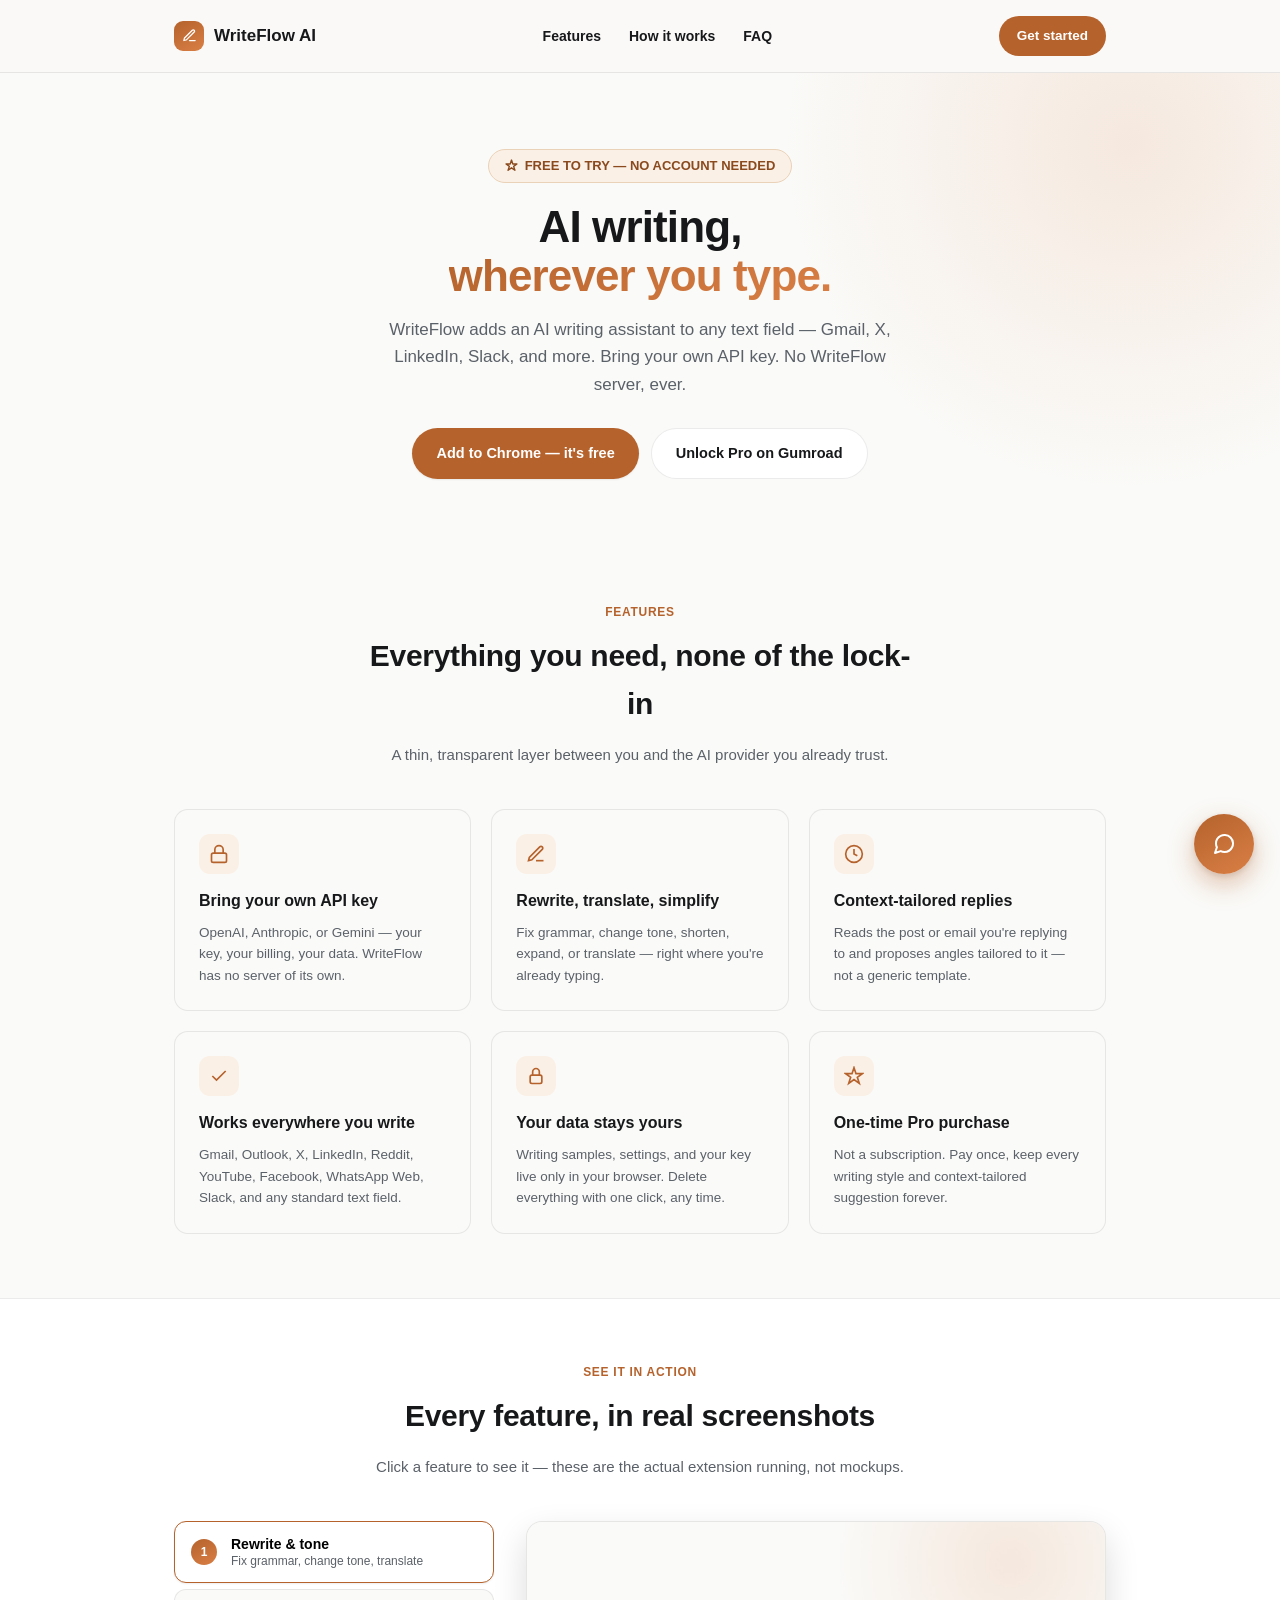
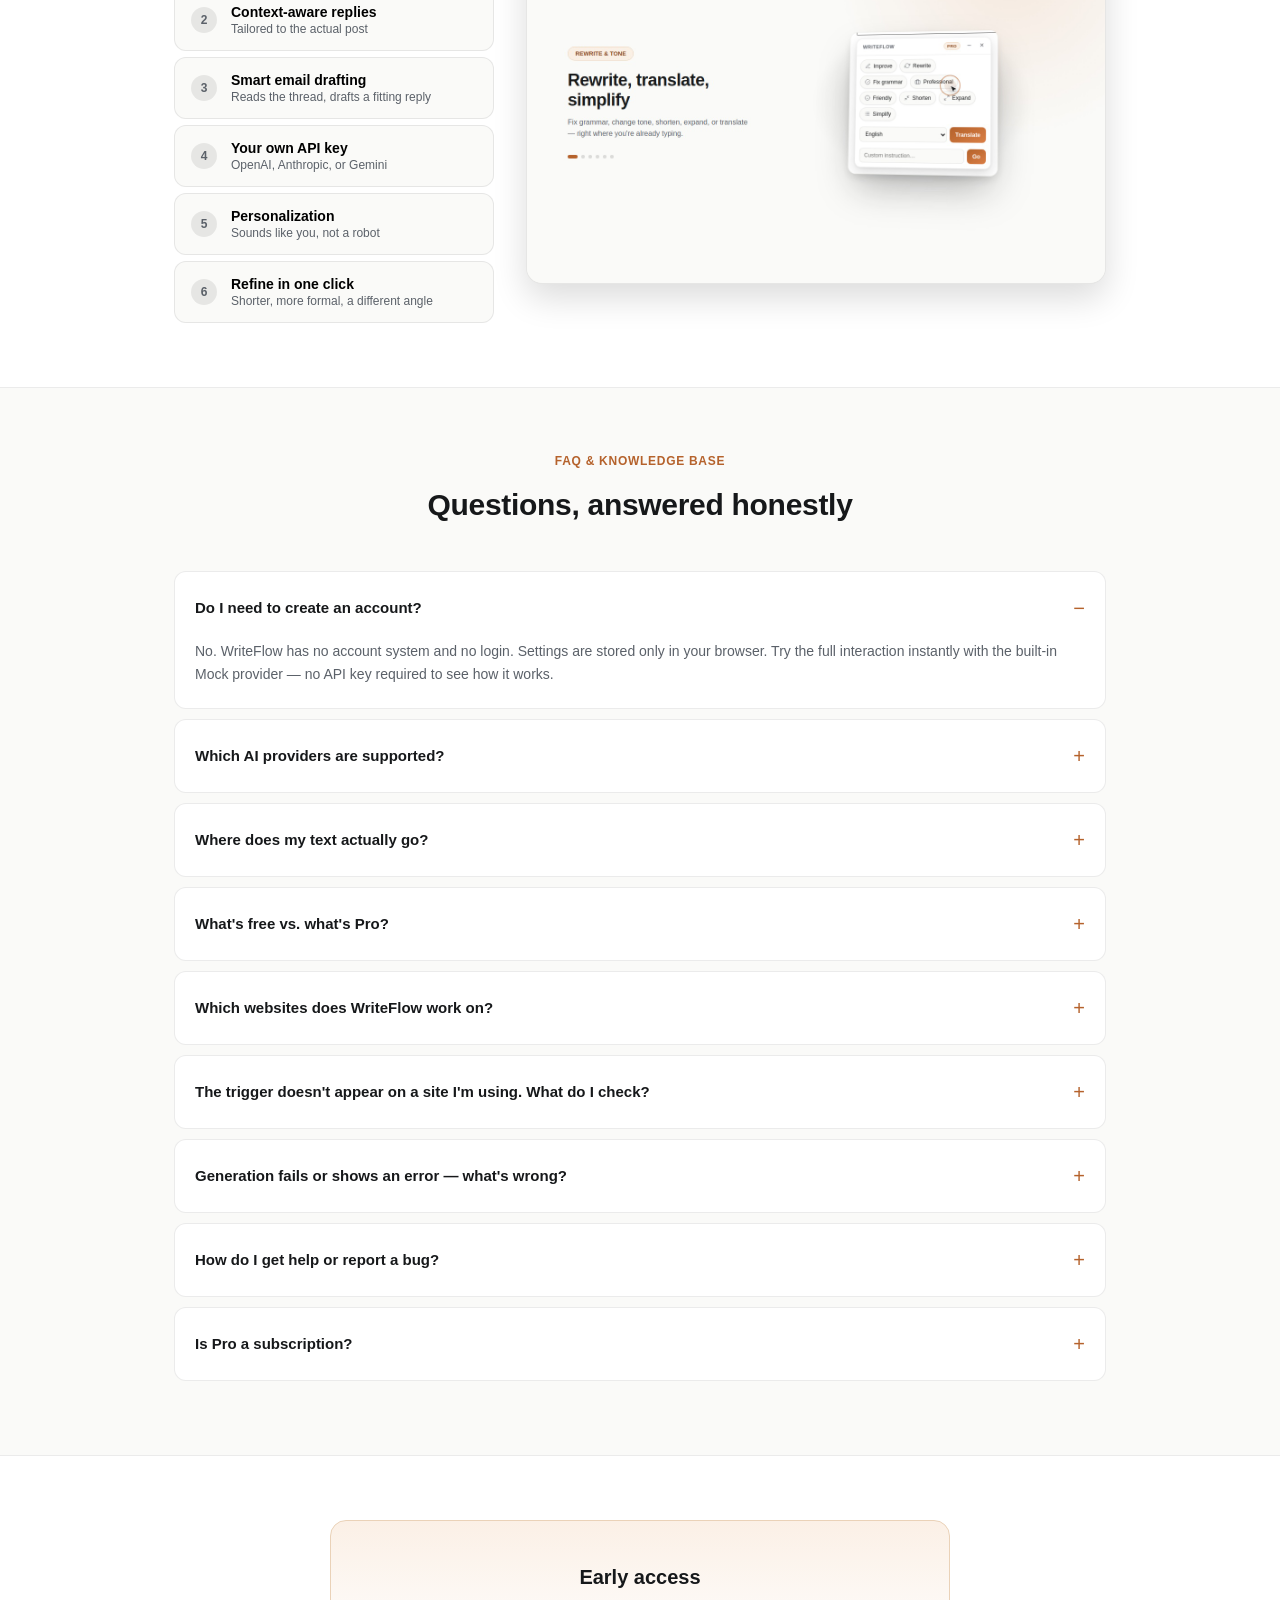
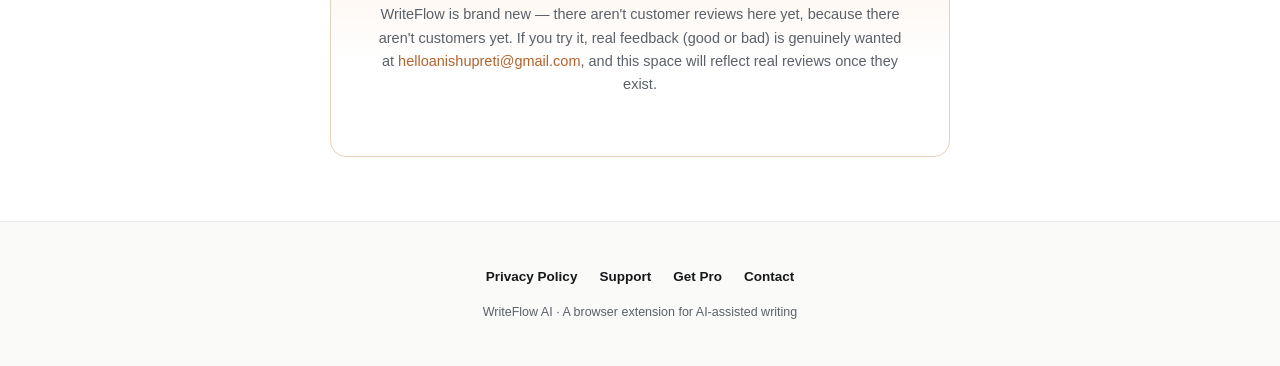
==== index.html @ bf3d7296 "Add files via upload" ====
<!doctype html>
<html lang="en">
<head>
<meta charset="utf-8" />
<meta name="viewport" content="width=device-width, initial-scale=1" />
<title>WriteFlow AI — AI Writing Assistant, Your Own API Key</title>
<meta name="description" content="WriteFlow AI adds an AI writing assistant to any text field. Bring your own OpenAI, Anthropic, or Gemini key — no WriteFlow server, ever." />
<style>
  :root {
    --ink: #16181A; --bg: #FAFAF8; --surface: #FFFFFF; --muted: #5B6169;
    --accent: #B5622C; --accent-2: #D97F45; --accent-ink: #FFFFFF;
    --border: rgba(0,0,0,0.08); --hover: rgba(0,0,0,0.045);
    --pro-bg: #FBF0E6; --pro-ink: #8A4A1E; --pro-border: #EAD2B8;
    --shadow-sm: 0 1px 2px rgba(0,0,0,.07); --shadow: 0 14px 34px rgba(0,0,0,.14);
  }
  * { box-sizing: border-box; }
  html { scroll-behavior: smooth; }
  body {
    margin: 0; font-family: -apple-system, BlinkMacSystemFont, "Segoe UI", Arial, sans-serif;
    color: var(--ink); background: var(--bg); line-height: 1.6;
  }
  .wrap { max-width: 980px; margin: 0 auto; padding: 0 24px; }
  a { color: var(--accent); text-decoration: none; }
  a:hover { text-decoration: underline; }
  img { max-width: 100%; display: block; }

  /* Nav */
  nav {
    position: sticky; top: 0; z-index: 100; background: rgba(250,249,248,0.92); backdrop-filter: blur(8px);
    border-bottom: 1px solid var(--border);
  }
  nav .wrap { display: flex; align-items: center; justify-content: space-between; padding: 16px 24px; }
  .brand { display: flex; align-items: center; gap: 10px; font-weight: 800; font-size: 17px; }
  .mark { width: 30px; height: 30px; border-radius: 9px; background: linear-gradient(150deg, var(--accent), var(--accent-2));
    display: flex; align-items: center; justify-content: center; flex-shrink: 0; }
  .nav-links { display: flex; gap: 28px; font-size: 14px; font-weight: 600; }
  .nav-links a { color: var(--ink); }
  .nav-cta { background: var(--accent); color: #fff; padding: 9px 18px; border-radius: 999px; font-size: 13.5px; font-weight: 700; }
  .nav-cta:hover { text-decoration: none; opacity: .92; }
  @media (max-width: 720px) { .nav-links { display: none; } }

  /* Hero */
  header.hero { padding: 76px 0 60px; position: relative; overflow: hidden; }
  .glow { position: absolute; width: 700px; height: 700px; border-radius: 50%;
    background: radial-gradient(circle, rgba(217,127,69,0.14) 0%, rgba(217,127,69,0) 70%);
    top: -280px; right: -200px; z-index: 0; }
  .hero-inner { position: relative; z-index: 1; text-align: center; max-width: 680px; margin: 0 auto; }
  .badge { display: inline-flex; align-items: center; gap: 7px; background: var(--pro-bg); color: var(--pro-ink);
    border: 1px solid var(--pro-border); border-radius: 999px; padding: 6px 16px; font-size: 13px; font-weight: 700; margin-bottom: 20px; }
  h1 { font-size: 44px; line-height: 1.1; font-weight: 800; letter-spacing: -0.02em; margin: 0 0 16px; }
  h1 .accent { background: linear-gradient(150deg, var(--accent), var(--accent-2)); -webkit-background-clip: text; background-clip: text; color: transparent; }
  .hero-sub { font-size: 17px; color: var(--muted); max-width: 520px; margin: 0 auto 30px; }
  .hero-ctas { display: flex; gap: 12px; justify-content: center; flex-wrap: wrap; }
  .btn { display: inline-flex; align-items: center; gap: 8px; padding: 13px 24px; border-radius: 999px; font-weight: 700; font-size: 14.5px; }
  .btn-primary { background: var(--accent); color: #fff; box-shadow: var(--shadow-sm); }
  .btn-primary:hover { text-decoration: none; opacity: .92; }
  .btn-ghost { background: var(--surface); color: var(--ink); border: 1px solid var(--border); }
  .btn-ghost:hover { text-decoration: none; background: var(--hover); }

  /* Sections */
  section { padding: 64px 0; }
  section.alt { background: var(--surface); border-top: 1px solid var(--border); border-bottom: 1px solid var(--border); }
  .section-head { text-align: center; max-width: 560px; margin: 0 auto 42px; }
  .eyebrow { font-size: 12px; font-weight: 800; letter-spacing: .06em; text-transform: uppercase; color: var(--accent); margin-bottom: 10px; }
  h2 { font-size: 30px; font-weight: 800; letter-spacing: -0.01em; margin: 0 0 10px; }
  .section-sub { color: var(--muted); font-size: 15px; }

  /* Features grid */
  .grid { display: grid; grid-template-columns: repeat(3, 1fr); gap: 20px; }
  @media (max-width: 760px) { .grid { grid-template-columns: 1fr; } }
  .feat-card { background: var(--bg); border: 1px solid var(--border); border-radius: 14px; padding: 24px; }
  section.alt .feat-card { background: var(--bg); }
  .feat-icon { width: 40px; height: 40px; border-radius: 11px; background: var(--pro-bg); display: flex; align-items: center;
    justify-content: center; color: var(--accent); margin-bottom: 14px; }
  .feat-card h3 { font-size: 16px; font-weight: 750; margin: 0 0 8px; }
  .feat-card p { font-size: 13.5px; color: var(--muted); margin: 0; }

  /* Interactive feature showcase */
  .showcase { display: grid; grid-template-columns: 320px 1fr; gap: 32px; align-items: start; }
  @media (max-width: 820px) { .showcase { grid-template-columns: 1fr; } }
  .showcase-tabs { display: flex; flex-direction: column; gap: 6px; }
  .tab {
    display: flex; align-items: center; gap: 14px; text-align: left; width: 100%;
    background: var(--bg); border: 1px solid var(--border); border-radius: 12px; padding: 14px 16px;
    cursor: pointer; font-family: inherit; transition: border-color .15s ease, background .15s ease, transform .1s ease;
  }
  .tab:hover { background: var(--hover); transform: translateX(2px); }
  .tab.active { background: var(--surface); border-color: var(--accent); box-shadow: var(--shadow-sm); }
  .tab-num {
    flex-shrink: 0; width: 26px; height: 26px; border-radius: 999px; display: flex; align-items: center; justify-content: center;
    font-size: 12px; font-weight: 800; background: var(--border); color: var(--muted); transition: background .15s ease, color .15s ease;
  }
  .tab.active .tab-num { background: linear-gradient(150deg, var(--accent), var(--accent-2)); color: #fff; }
  .tab-text { display: flex; flex-direction: column; gap: 2px; }
  .tab-text strong { font-size: 14px; font-weight: 700; }
  .tab-text small { font-size: 12px; color: var(--muted); }
  .showcase-display {
    border-radius: 16px; overflow: hidden; border: 1px solid var(--border); box-shadow: var(--shadow);
    background: var(--bg); aspect-ratio: 1280 / 800; position: relative;
  }
  .showcase-display img {
    width: 100%; height: 100%; object-fit: cover; display: block;
    opacity: 1; transition: opacity .22s ease;
  }
  .showcase-display img.fading { opacity: 0; }

  /* FAQ */
  details { background: var(--surface); border: 1px solid var(--border); border-radius: 12px; padding: 4px 20px; margin-bottom: 10px; }
  summary { cursor: pointer; font-weight: 700; font-size: 15px; padding: 16px 0; list-style: none; display: flex; justify-content: space-between; align-items: center; }
  summary::-webkit-details-marker { display: none; }
  summary::after { content: "+"; font-size: 20px; color: var(--accent); font-weight: 400; }
  details[open] summary::after { content: "\2212"; }
  details p { font-size: 14px; color: var(--muted); padding: 0 0 18px; margin: 0; line-height: 1.65; }
  details ul { margin: 0 0 18px; padding-left: 20px; font-size: 14px; color: var(--muted); }

  /* Reviews / early access */
  .early-card { background: linear-gradient(180deg, var(--pro-bg) 0%, var(--surface) 60%); border: 1px solid var(--pro-border);
    border-radius: 16px; padding: 40px; text-align: center; max-width: 620px; margin: 0 auto; }
  .early-card h3 { font-size: 20px; font-weight: 800; margin: 0 0 10px; }
  .early-card p { color: var(--muted); font-size: 14.5px; margin: 0 0 20px; }

  footer { padding: 44px 0; text-align: center; }
  footer .foot-links { display: flex; gap: 22px; justify-content: center; flex-wrap: wrap; font-size: 13.5px; font-weight: 600; margin-bottom: 14px; }
  footer .foot-links a { color: var(--ink); }
  footer .copyright { font-size: 12.5px; color: var(--muted); }

  /* Floating contact bubble */
  .contact-bubble-wrap {
    position: fixed; bottom: 26px; right: 26px; z-index: 200;
    display: flex; flex-direction: column; align-items: flex-end; gap: 12px;
  }
  .contact-bubble {
    width: 60px; height: 60px; border-radius: 999px; border: none; cursor: pointer;
    background: linear-gradient(150deg, var(--accent), var(--accent-2)); color: #fff;
    display: flex; align-items: center; justify-content: center;
    box-shadow: 0 10px 26px rgba(181,98,44,0.38), 0 2px 6px rgba(0,0,0,0.12);
    animation: bubble-dance 3.6s ease-in-out infinite;
    transition: transform .15s ease;
  }
  .contact-bubble:hover { transform: scale(1.08); }
  .contact-bubble.open { animation: none; }
  .contact-bubble svg { transition: transform .2s ease; }
  .contact-bubble.open svg.icon-chat { transform: scale(0) rotate(90deg); position: absolute; }
  .contact-bubble .icon-close { position: absolute; transform: scale(0) rotate(-90deg); }
  .contact-bubble.open .icon-close { transform: scale(1) rotate(0deg); }

  @keyframes bubble-dance {
    0%   { transform: translate(0, 0) rotate(0deg); }
    12%  { transform: translate(-3px, -10px) rotate(-8deg); }
    24%  { transform: translate(3px, -16px) rotate(6deg); }
    36%  { transform: translate(-2px, -8px) rotate(-4deg); }
    48%  { transform: translate(2px, 0) rotate(3deg); }
    60%  { transform: translate(0, -4px) rotate(0deg); }
    100% { transform: translate(0, 0) rotate(0deg); }
  }
  @media (prefers-reduced-motion: reduce) {
    .contact-bubble { animation: none; }
  }

  .contact-card {
    background: var(--surface); border: 1px solid var(--border); border-radius: 16px;
    box-shadow: var(--shadow); padding: 18px; width: 220px;
    transform-origin: bottom right;
    opacity: 0; transform: scale(0.85) translateY(8px); pointer-events: none;
    transition: opacity .18s ease, transform .18s ease;
  }
  .contact-card.open { opacity: 1; transform: scale(1) translateY(0); pointer-events: auto; }
  .contact-card h4 { font-size: 14px; font-weight: 800; margin-bottom: 3px; }
  .contact-card p { font-size: 12px; color: var(--muted); margin-bottom: 14px; }
  .contact-link {
    display: flex; align-items: center; gap: 10px; padding: 9px 10px; border-radius: 10px;
    font-size: 13px; font-weight: 650; color: var(--ink); text-decoration: none;
    transition: background .12s ease;
  }
  .contact-link:hover { background: var(--hover); text-decoration: none; }
  .contact-link .ci {
    width: 30px; height: 30px; border-radius: 9px; display: flex; align-items: center; justify-content: center;
    background: var(--pro-bg); color: var(--accent); flex-shrink: 0;
  }
</style>
</head>
<body>

<nav>
  <div class="wrap">
    <div class="brand">
      <div class="mark"><svg width="15" height="15" viewBox="0 0 24 24" fill="none" stroke="#fff" stroke-width="2" stroke-linecap="round" stroke-linejoin="round"><path d="M12 20h9"/><path d="M16.5 3.5a2.121 2.121 0 0 1 3 3L7 19l-4 1 1-4Z"/></svg></div>
      WriteFlow AI
    </div>
    <div class="nav-links">
      <a href="#features">Features</a>
      <a href="#how-it-works">How it works</a>
      <a href="#faq">FAQ</a>
    </div>
    <a class="nav-cta" href="#get-started">Get started</a>
  </div>
</nav>

<header class="hero">
  <div class="glow"></div>
  <div class="wrap hero-inner">
    <div class="badge">
      <svg width="13" height="13" viewBox="0 0 24 24" fill="none" stroke="currentColor" stroke-width="2.6" stroke-linecap="round" stroke-linejoin="round"><path d="M12 2l2.4 7.2H22l-6 4.4 2.3 7.2-6.3-4.5-6.3 4.5 2.3-7.2-6-4.4h7.6z"/></svg>
      FREE TO TRY &mdash; NO ACCOUNT NEEDED
    </div>
    <h1>AI writing,<br/><span class="accent">wherever you type.</span></h1>
    <p class="hero-sub">WriteFlow adds an AI writing assistant to any text field &mdash; Gmail, X, LinkedIn, Slack, and more. Bring your own API key. No WriteFlow server, ever.</p>
    <div class="hero-ctas" id="get-started">
      <a class="btn btn-primary" href="#" id="cws-link">Add to Chrome &mdash; it's free</a>
      <a class="btn btn-ghost" href="https://anishup.gumroad.com/l/writeflow-ai" target="_blank" rel="noopener">Unlock Pro on Gumroad</a>
    </div>
  </div>
</header>

<section id="features">
  <div class="wrap">
    <div class="section-head">
      <div class="eyebrow">Features</div>
      <h2>Everything you need, none of the lock-in</h2>
      <p class="section-sub">A thin, transparent layer between you and the AI provider you already trust.</p>
    </div>
    <div class="grid">
      <div class="feat-card">
        <div class="feat-icon"><svg width="20" height="20" viewBox="0 0 24 24" fill="none" stroke="currentColor" stroke-width="2"><rect x="3" y="11" width="18" height="11" rx="2"/><path d="M7 11V7a5 5 0 0 1 10 0v4"/></svg></div>
        <h3>Bring your own API key</h3>
        <p>OpenAI, Anthropic, or Gemini &mdash; your key, your billing, your data. WriteFlow has no server of its own.</p>
      </div>
      <div class="feat-card">
        <div class="feat-icon"><svg width="20" height="20" viewBox="0 0 24 24" fill="none" stroke="currentColor" stroke-width="2"><path d="M12 20h9"/><path d="M16.5 3.5a2.121 2.121 0 0 1 3 3L7 19l-4 1 1-4Z"/></svg></div>
        <h3>Rewrite, translate, simplify</h3>
        <p>Fix grammar, change tone, shorten, expand, or translate &mdash; right where you're already typing.</p>
      </div>
      <div class="feat-card">
        <div class="feat-icon"><svg width="20" height="20" viewBox="0 0 24 24" fill="none" stroke="currentColor" stroke-width="2"><circle cx="12" cy="12" r="10"/><path d="M12 6v6l4 2"/></svg></div>
        <h3>Context-tailored replies</h3>
        <p>Reads the post or email you're replying to and proposes angles tailored to it &mdash; not a generic template.</p>
      </div>
      <div class="feat-card">
        <div class="feat-icon"><svg width="20" height="20" viewBox="0 0 24 24" fill="none" stroke="currentColor" stroke-width="2"><path d="M20 6L9 17l-5-5"/></svg></div>
        <h3>Works everywhere you write</h3>
        <p>Gmail, Outlook, X, LinkedIn, Reddit, YouTube, Facebook, WhatsApp Web, Slack, and any standard text field.</p>
      </div>
      <div class="feat-card">
        <div class="feat-icon"><svg width="20" height="20" viewBox="0 0 24 24" fill="none" stroke="currentColor" stroke-width="2"><rect x="5" y="11" width="14" height="10" rx="2"/><path d="M8 11V7a4 4 0 0 1 8 0v4"/></svg></div>
        <h3>Your data stays yours</h3>
        <p>Writing samples, settings, and your key live only in your browser. Delete everything with one click, any time.</p>
      </div>
      <div class="feat-card">
        <div class="feat-icon"><svg width="20" height="20" viewBox="0 0 24 24" fill="none" stroke="currentColor" stroke-width="2"><path d="M12 2l2.4 7.2H22l-6 4.4 2.3 7.2-6.3-4.5-6.3 4.5 2.3-7.2-6-4.4h7.6z"/></svg></div>
        <h3>One-time Pro purchase</h3>
        <p>Not a subscription. Pay once, keep every writing style and context-tailored suggestion forever.</p>
      </div>
    </div>
  </div>
</section>

<section class="alt" id="how-it-works">
  <div class="wrap">
    <div class="section-head">
      <div class="eyebrow">See it in action</div>
      <h2>Every feature, in real screenshots</h2>
      <p class="section-sub">Click a feature to see it &mdash; these are the actual extension running, not mockups.</p>
    </div>

    <div class="showcase" role="tablist" aria-label="WriteFlow features">
      <div class="showcase-tabs">
        <button class="tab active" role="tab" aria-selected="true" data-img="feature-1-rewrite.jpg" data-index="0">
          <span class="tab-num">1</span>
          <span class="tab-text"><strong>Rewrite &amp; tone</strong><small>Fix grammar, change tone, translate</small></span>
        </button>
        <button class="tab" role="tab" aria-selected="false" data-img="feature-2-social.jpg" data-index="1">
          <span class="tab-num">2</span>
          <span class="tab-text"><strong>Context-aware replies</strong><small>Tailored to the actual post</small></span>
        </button>
        <button class="tab" role="tab" aria-selected="false" data-img="feature-3-email.jpg" data-index="2">
          <span class="tab-num">3</span>
          <span class="tab-text"><strong>Smart email drafting</strong><small>Reads the thread, drafts a fitting reply</small></span>
        </button>
        <button class="tab" role="tab" aria-selected="false" data-img="feature-4-byok.jpg" data-index="3">
          <span class="tab-num">4</span>
          <span class="tab-text"><strong>Your own API key</strong><small>OpenAI, Anthropic, or Gemini</small></span>
        </button>
        <button class="tab" role="tab" aria-selected="false" data-img="feature-5-style.jpg" data-index="4">
          <span class="tab-num">5</span>
          <span class="tab-text"><strong>Personalization</strong><small>Sounds like you, not a robot</small></span>
        </button>
        <button class="tab" role="tab" aria-selected="false" data-img="feature-6-refine.jpg" data-index="5">
          <span class="tab-num">6</span>
          <span class="tab-text"><strong>Refine in one click</strong><small>Shorter, more formal, a different angle</small></span>
        </button>
      </div>
      <div class="showcase-display">
        <img id="showcase-img" src="feature-1-rewrite.jpg" alt="Rewrite and tone options in WriteFlow" />
      </div>
    </div>
  </div>
</section>

<section id="faq">
  <div class="wrap">
    <div class="section-head">
      <div class="eyebrow">FAQ &amp; Knowledge Base</div>
      <h2>Questions, answered honestly</h2>
    </div>

    <details open>
      <summary>Do I need to create an account?</summary>
      <p>No. WriteFlow has no account system and no login. Settings are stored only in your browser. Try the full interaction instantly with the built-in Mock provider &mdash; no API key required to see how it works.</p>
    </details>

    <details>
      <summary>Which AI providers are supported?</summary>
      <p>OpenAI, Anthropic (Claude), and Google Gemini. You bring your own API key for whichever you choose &mdash; WriteFlow never sees or stores it anywhere but your own device. Gemini via Google AI Studio is currently the lowest-friction option to get started: free tier, no credit card required.</p>
    </details>

    <details>
      <summary>Where does my text actually go?</summary>
      <p>When you request a suggestion, the relevant text &mdash; and for context-aware replies, the surrounding post or email &mdash; is sent directly from your browser to the AI provider you've configured, using your own API key. WriteFlow has no server and never sees this traffic. Full details in the <a href="privacy-policy.html">Privacy Policy</a>.</p>
    </details>

    <details>
      <summary>What's free vs. what's Pro?</summary>
      <p>Free: rewrite, shorten, fix grammar, and the core interaction on any field. Pro (one-time purchase, not a subscription): every writing style, custom instructions, and context-tailored comment/email suggestions.</p>
    </details>

    <details>
      <summary>Which websites does WriteFlow work on?</summary>
      <p>Any standard text field, plus tailored support for Gmail, Outlook, X/Twitter, LinkedIn, Reddit, YouTube, Facebook, WhatsApp Web, and Slack.</p>
    </details>

    <details>
      <summary>The trigger doesn't appear on a site I'm using. What do I check?</summary>
      <ul>
        <li>Settings → Disabled Sites &mdash; that site may have been turned off from the popup's "Disable on this site" button.</li>
        <li>Some fields are intentionally excluded (password fields, disabled/readonly inputs) for safety.</li>
      </ul>
    </details>

    <details>
      <summary>Generation fails or shows an error &mdash; what's wrong?</summary>
      <p>Most often, the selected Provider doesn't match the API key entered (an OpenAI key won't work with Anthropic selected). Also check that the key hasn't expired or run out of credit with that provider.</p>
    </details>

    <details>
      <summary>How do I get help or report a bug?</summary>
      <p>Visit the <a href="support.html">Support page</a> for troubleshooting steps, or email <a href="mailto:helloanishupreti@gmail.com">helloanishupreti@gmail.com</a> directly &mdash; it's a real inbox, not a ticket queue.</p>
    </details>

    <details>
      <summary>Is Pro a subscription?</summary>
      <p>No. One-time payment, yours forever &mdash; consistent with WriteFlow's no-server philosophy. There's no recurring billing to manage or cancel.</p>
    </details>
  </div>
</section>

<section class="alt">
  <div class="wrap">
    <div class="early-card">
      <h3>Early access</h3>
      <p>WriteFlow is brand new &mdash; there aren't customer reviews here yet, because there aren't customers yet. If you try it, real feedback (good or bad) is genuinely wanted at <a href="mailto:helloanishupreti@gmail.com">helloanishupreti@gmail.com</a>, and this space will reflect real reviews once they exist.</p>
    </div>
  </div>
</section>

<footer>
  <div class="wrap">
    <div class="foot-links">
      <a href="privacy-policy.html">Privacy Policy</a>
      <a href="support.html">Support</a>
      <a href="https://anishup.gumroad.com/l/writeflow-ai" target="_blank" rel="noopener">Get Pro</a>
      <a href="mailto:helloanishupreti@gmail.com">Contact</a>
    </div>
    <div class="copyright">WriteFlow AI &middot; A browser extension for AI-assisted writing</div>
  </div>
</footer>

<script>
  (function () {
    const tabs = Array.from(document.querySelectorAll(".showcase-tabs .tab"));
    const img = document.getElementById("showcase-img");
    let current = 0;

    function activate(index, { focus = false } = {}) {
      if (index === current) return;
      current = index;
      const tab = tabs[index];

      tabs.forEach((t, i) => {
        const isActive = i === index;
        t.classList.toggle("active", isActive);
        t.setAttribute("aria-selected", isActive ? "true" : "false");
      });

      // Smooth crossfade rather than an instant swap
      img.classList.add("fading");
      setTimeout(() => {
        img.src = tab.dataset.img;
        img.alt = tab.querySelector("strong").textContent;
        img.classList.remove("fading");
      }, 220);

      if (focus) tab.focus();
    }

    tabs.forEach((tab, i) => {
      tab.addEventListener("click", () => activate(i));
    });

    // Keyboard navigation: Left/Right (and Up/Down) move between tabs,
    // matching standard ARIA tablist behavior.
    document.querySelector(".showcase-tabs").addEventListener("keydown", (e) => {
      if (!["ArrowRight", "ArrowDown", "ArrowLeft", "ArrowUp"].includes(e.key)) return;
      e.preventDefault();
      const dir = (e.key === "ArrowRight" || e.key === "ArrowDown") ? 1 : -1;
      const next = (current + dir + tabs.length) % tabs.length;
      activate(next, { focus: true });
    });

    tabs.forEach((tab) => tab.setAttribute("tabindex", "0"));
  })();
</script>
<div class="contact-bubble-wrap">
  <div class="contact-card" id="contact-card" role="dialog" aria-label="Contact the developer">
    <h4>Say hi 👋</h4>
    <p>Questions, feedback, or just want to connect?</p>
    <a class="contact-link" href="https://facebook.com/anishup1" target="_blank" rel="noopener">
      <span class="ci"><svg width="15" height="15" viewBox="0 0 24 24" fill="currentColor"><path d="M22 12a10 10 0 1 0-11.6 9.9v-7H7.9V12h2.5V9.8c0-2.5 1.5-3.9 3.8-3.9 1.1 0 2.2.2 2.2.2v2.5h-1.3c-1.2 0-1.6.8-1.6 1.6V12h2.8l-.4 2.9h-2.4v7A10 10 0 0 0 22 12Z"/></svg></span>
      Facebook
    </a>
    <a class="contact-link" href="https://instagram.com/anishupreti" target="_blank" rel="noopener">
      <span class="ci"><svg width="15" height="15" viewBox="0 0 24 24" fill="none" stroke="currentColor" stroke-width="2"><rect x="2" y="2" width="20" height="20" rx="5"/><circle cx="12" cy="12" r="4"/><circle cx="17.5" cy="6.5" r="0.6" fill="currentColor" stroke="none"/></svg></span>
      Instagram
    </a>
    <a class="contact-link" href="mailto:helloanishupreti@gmail.com">
      <span class="ci"><svg width="15" height="15" viewBox="0 0 24 24" fill="none" stroke="currentColor" stroke-width="2"><path d="M4 4h16v16H4z"/><path d="m22 6-10 7L2 6"/></svg></span>
      Email
    </a>
  </div>
  <button class="contact-bubble" id="contact-bubble" aria-expanded="false" aria-label="Contact the developer">
    <svg class="icon-chat" width="24" height="24" viewBox="0 0 24 24" fill="none" stroke="#fff" stroke-width="2" stroke-linecap="round" stroke-linejoin="round"><path d="M21 11.5a8.38 8.38 0 0 1-.9 3.8 8.5 8.5 0 0 1-7.6 4.7 8.38 8.38 0 0 1-3.8-.9L3 21l1.9-5.7a8.38 8.38 0 0 1-.9-3.8 8.5 8.5 0 0 1 4.7-7.6 8.38 8.38 0 0 1 3.8-.9h.5a8.48 8.48 0 0 1 8 8v.5z"/></svg>
    <svg class="icon-close" width="22" height="22" viewBox="0 0 24 24" fill="none" stroke="#fff" stroke-width="2.4" stroke-linecap="round" stroke-linejoin="round"><line x1="18" y1="6" x2="6" y2="18"/><line x1="6" y1="6" x2="18" y2="18"/></svg>
  </button>
</div>

  <script>
  (function () {
    const bubble = document.getElementById("contact-bubble");
    const card = document.getElementById("contact-card");
    let open = false;

    function setOpen(next) {
      open = next;
      bubble.classList.toggle("open", open);
      card.classList.toggle("open", open);
      bubble.setAttribute("aria-expanded", open ? "true" : "false");
    }

    bubble.addEventListener("click", () => setOpen(!open));

    document.addEventListener("click", (e) => {
      if (open && !e.target.closest(".contact-bubble-wrap")) setOpen(false);
    });
    document.addEventListener("keydown", (e) => {
      if (e.key === "Escape" && open) setOpen(false);
    });
  })();
  </script>
</body>
</html>
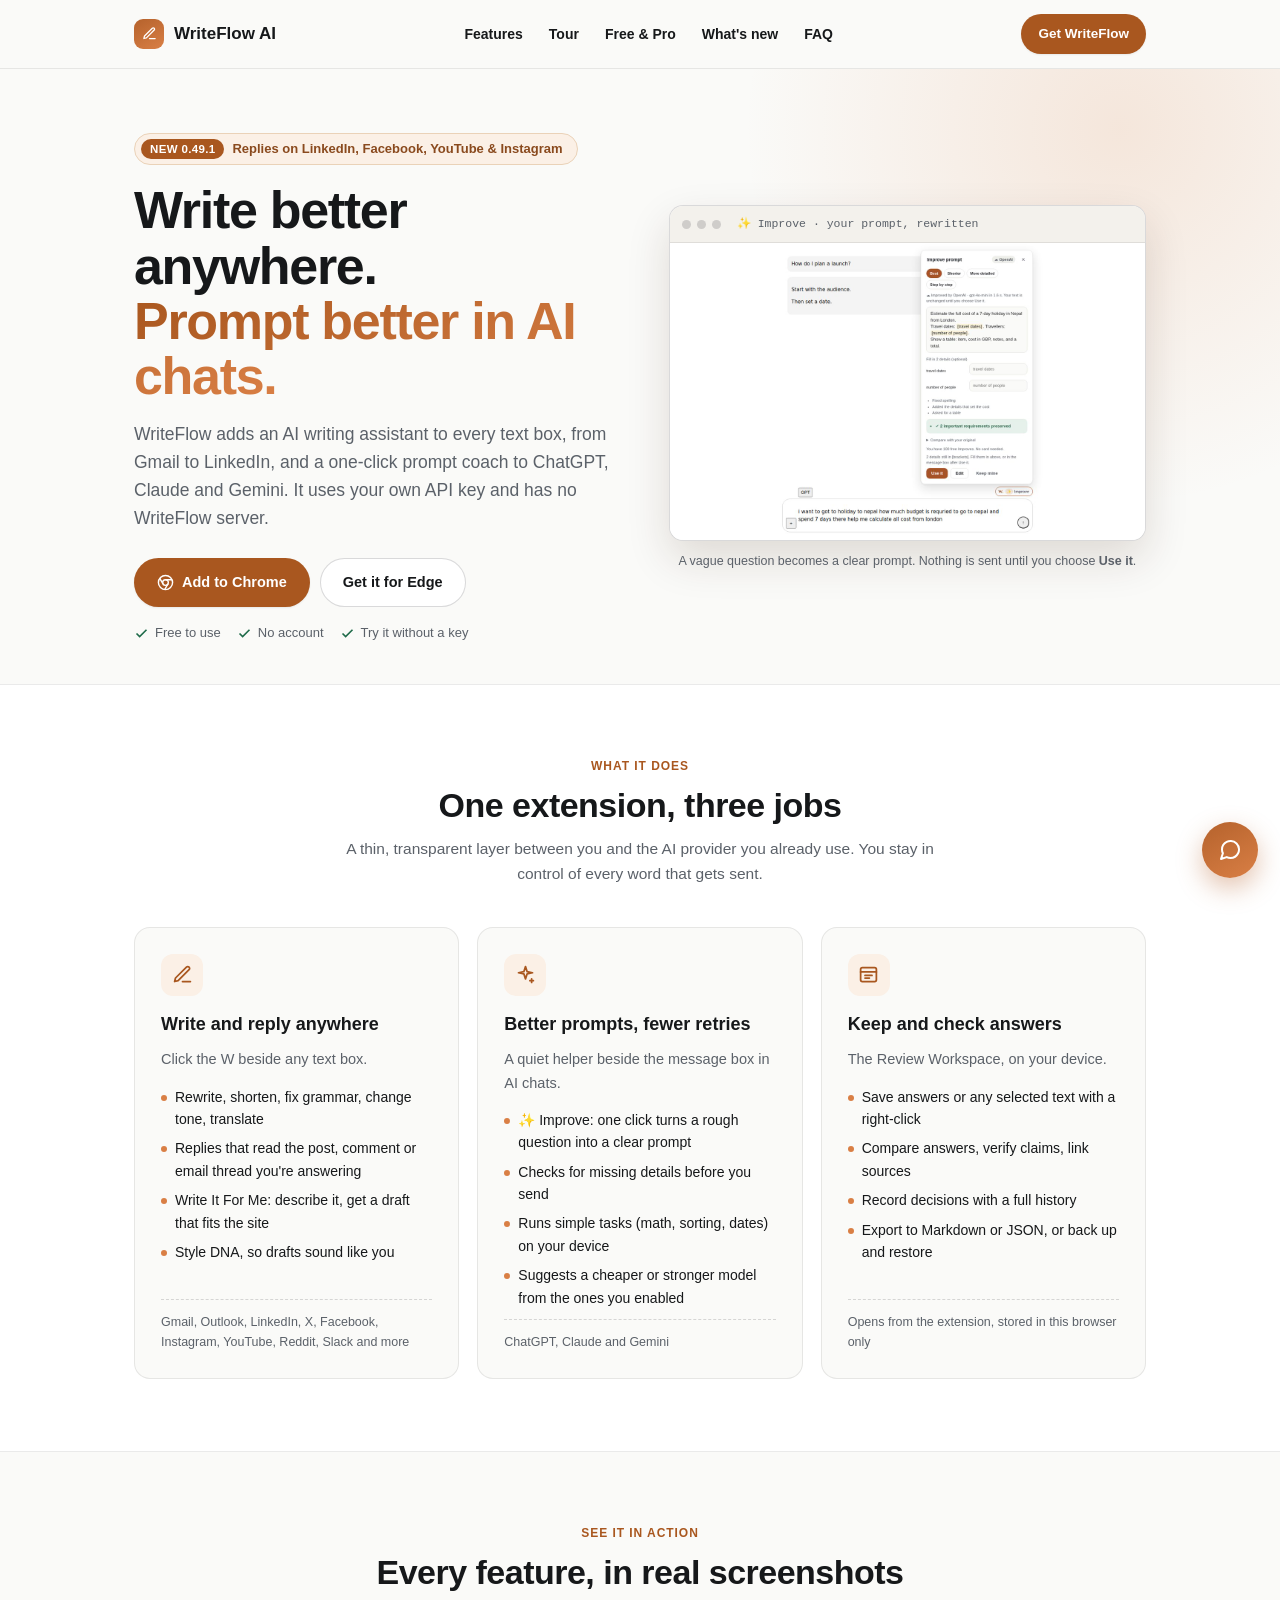
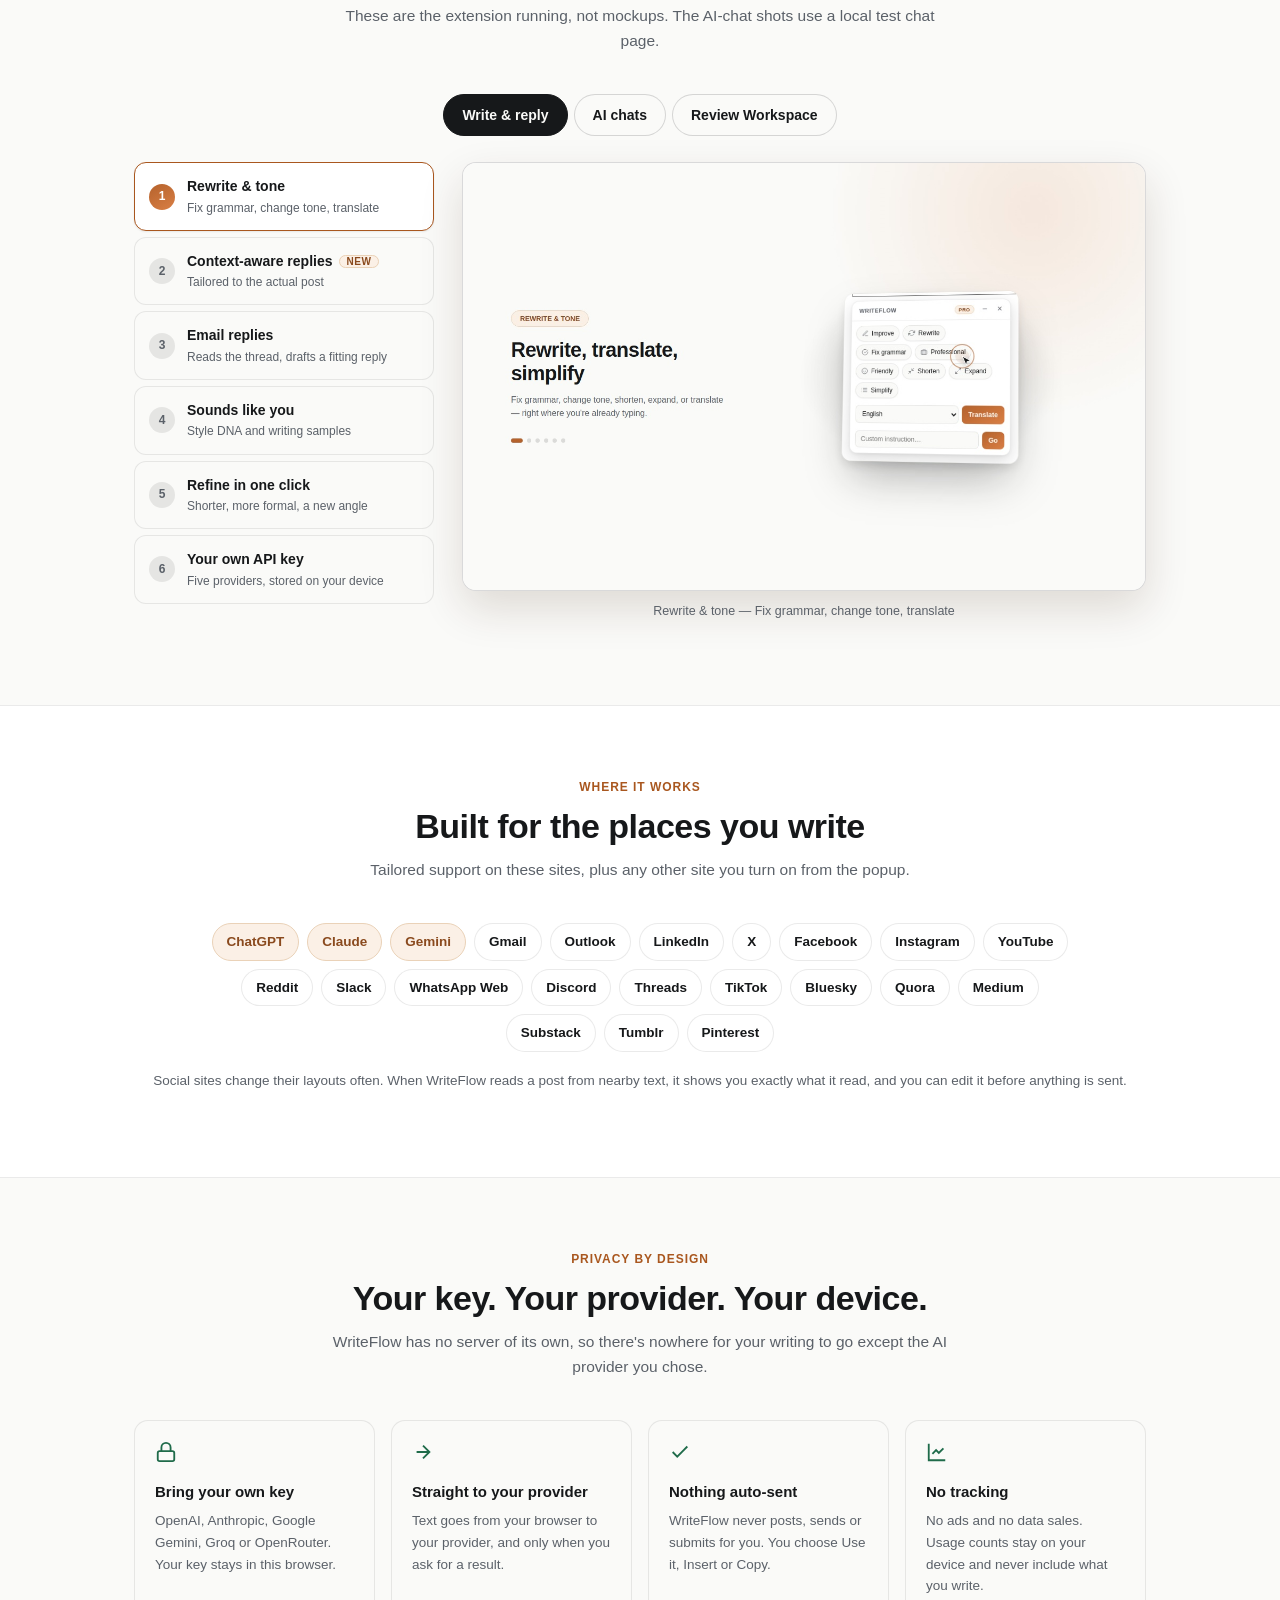
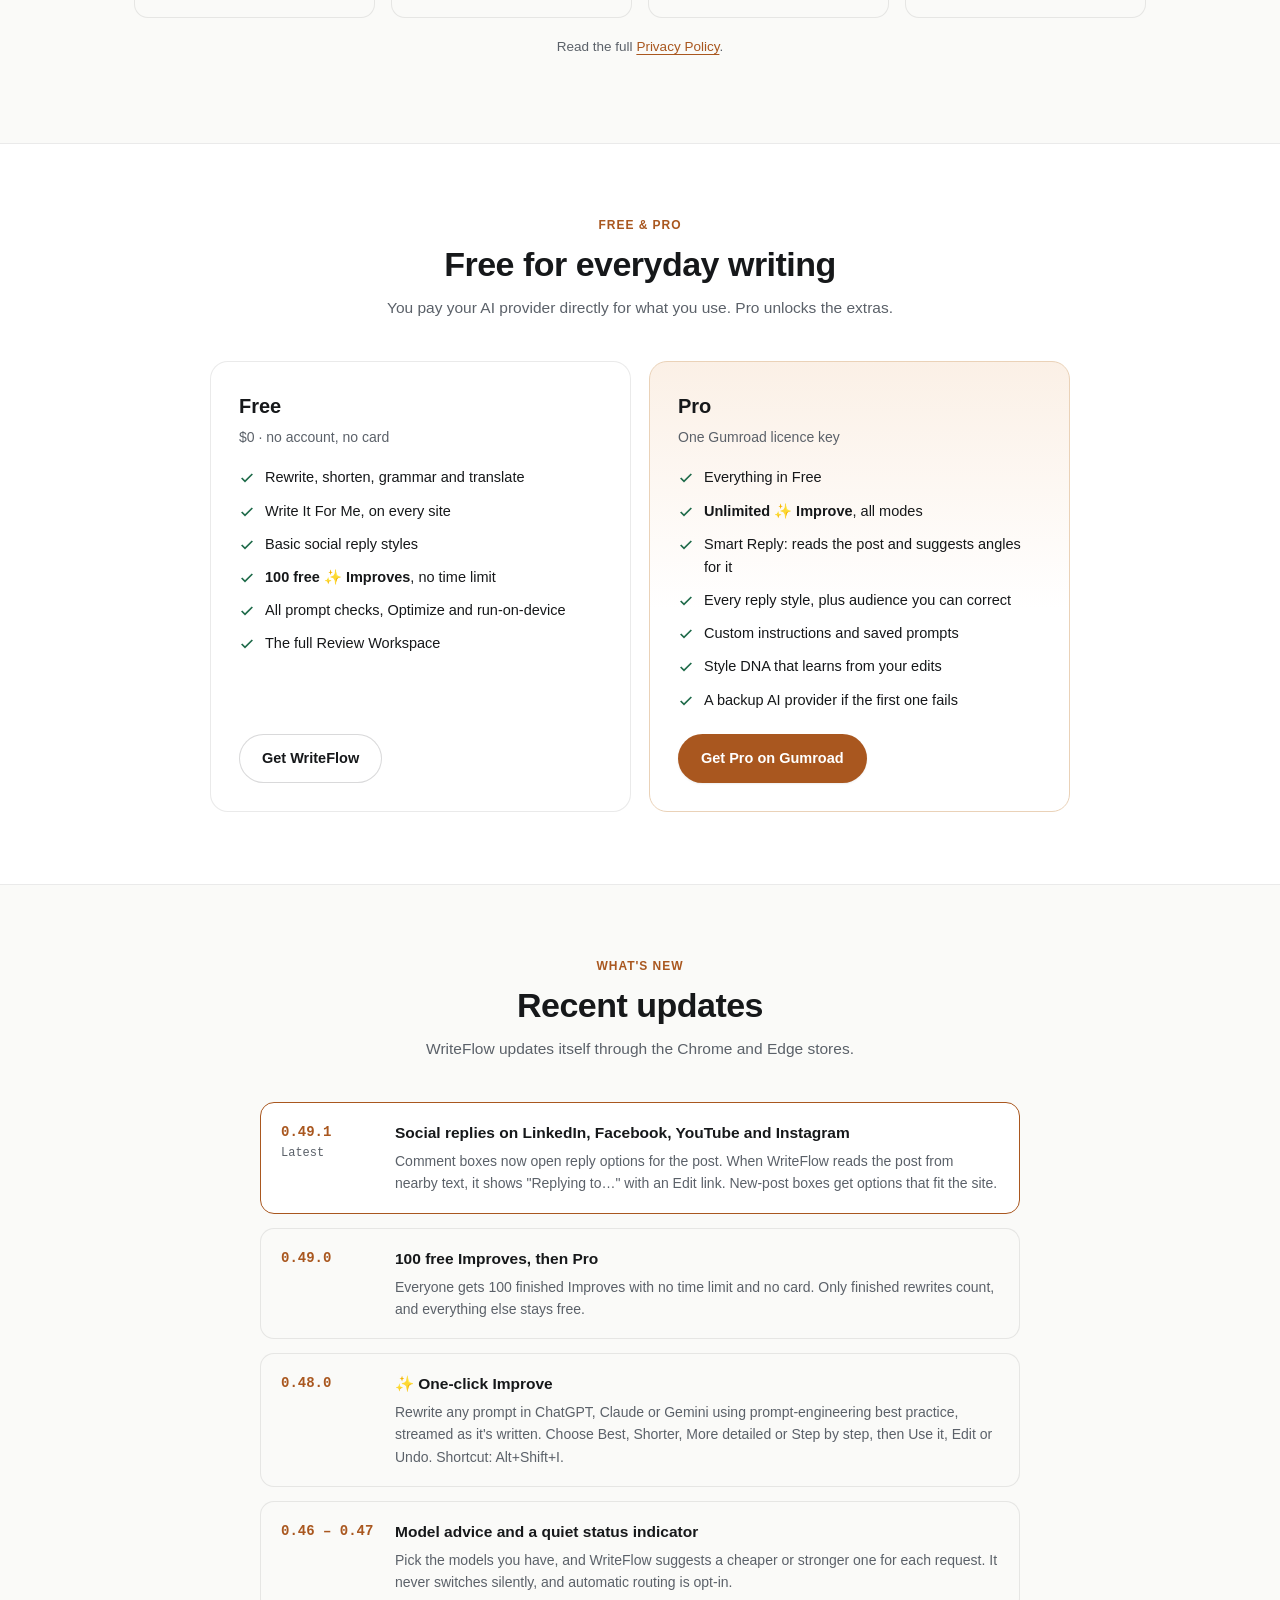
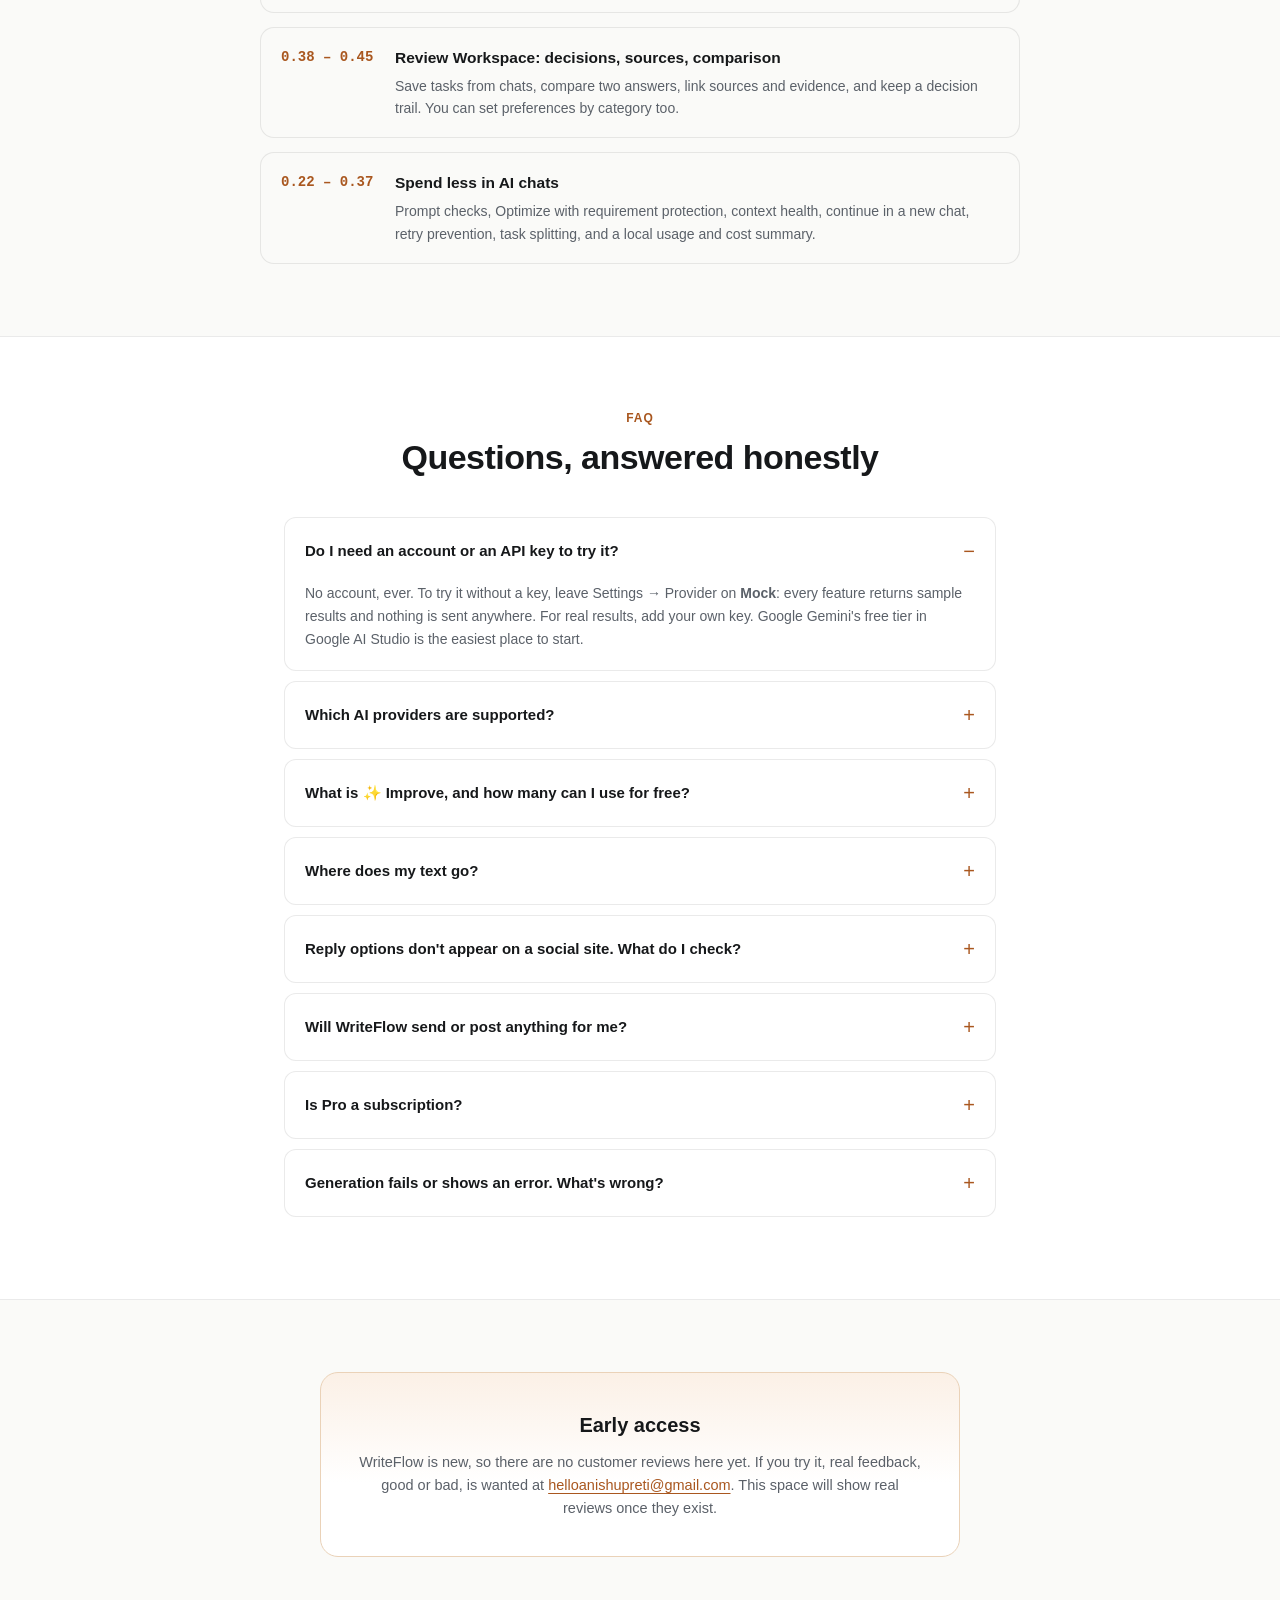
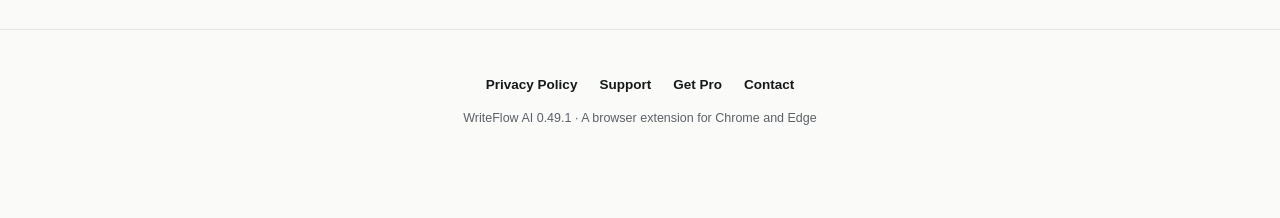
==== commit 2df06043: "Add files via upload" ====
--- a/index.html
+++ b/index.html
@@ -2,367 +2,307 @@
 <html lang="en">
 <head>
 <meta charset="utf-8" />
-<meta name="viewport" content="width=device-width, initial-scale=1" />
-<title>WriteFlow AI — AI Writing Assistant, Your Own API Key</title>
-<meta name="description" content="WriteFlow AI adds an AI writing assistant to any text field. Bring your own OpenAI, Anthropic, or Gemini key — no WriteFlow server, ever." />
-<style>
-  :root {
-    --ink: #16181A; --bg: #FAFAF8; --surface: #FFFFFF; --muted: #5B6169;
-    --accent: #B5622C; --accent-2: #D97F45; --accent-ink: #FFFFFF;
-    --border: rgba(0,0,0,0.08); --hover: rgba(0,0,0,0.045);
-    --pro-bg: #FBF0E6; --pro-ink: #8A4A1E; --pro-border: #EAD2B8;
-    --shadow-sm: 0 1px 2px rgba(0,0,0,.07); --shadow: 0 14px 34px rgba(0,0,0,.14);
-  }
-  * { box-sizing: border-box; }
-  html { scroll-behavior: smooth; }
-  body {
-    margin: 0; font-family: -apple-system, BlinkMacSystemFont, "Segoe UI", Arial, sans-serif;
-    color: var(--ink); background: var(--bg); line-height: 1.6;
-  }
-  .wrap { max-width: 980px; margin: 0 auto; padding: 0 24px; }
-  a { color: var(--accent); text-decoration: none; }
-  a:hover { text-decoration: underline; }
-  img { max-width: 100%; display: block; }
-
-  /* Nav */
-  nav {
-    position: sticky; top: 0; z-index: 100; background: rgba(250,249,248,0.92); backdrop-filter: blur(8px);
-    border-bottom: 1px solid var(--border);
-  }
-  nav .wrap { display: flex; align-items: center; justify-content: space-between; padding: 16px 24px; }
-  .brand { display: flex; align-items: center; gap: 10px; font-weight: 800; font-size: 17px; }
-  .mark { width: 30px; height: 30px; border-radius: 9px; background: linear-gradient(150deg, var(--accent), var(--accent-2));
-    display: flex; align-items: center; justify-content: center; flex-shrink: 0; }
-  .nav-links { display: flex; gap: 28px; font-size: 14px; font-weight: 600; }
-  .nav-links a { color: var(--ink); }
-  .nav-cta { background: var(--accent); color: #fff; padding: 9px 18px; border-radius: 999px; font-size: 13.5px; font-weight: 700; }
-  .nav-cta:hover { text-decoration: none; opacity: .92; }
-  @media (max-width: 720px) { .nav-links { display: none; } }
-
-  /* Hero */
-  header.hero { padding: 76px 0 60px; position: relative; overflow: hidden; }
-  .glow { position: absolute; width: 700px; height: 700px; border-radius: 50%;
-    background: radial-gradient(circle, rgba(217,127,69,0.14) 0%, rgba(217,127,69,0) 70%);
-    top: -280px; right: -200px; z-index: 0; }
-  .hero-inner { position: relative; z-index: 1; text-align: center; max-width: 680px; margin: 0 auto; }
-  .badge { display: inline-flex; align-items: center; gap: 7px; background: var(--pro-bg); color: var(--pro-ink);
-    border: 1px solid var(--pro-border); border-radius: 999px; padding: 6px 16px; font-size: 13px; font-weight: 700; margin-bottom: 20px; }
-  h1 { font-size: 44px; line-height: 1.1; font-weight: 800; letter-spacing: -0.02em; margin: 0 0 16px; }
-  h1 .accent { background: linear-gradient(150deg, var(--accent), var(--accent-2)); -webkit-background-clip: text; background-clip: text; color: transparent; }
-  .hero-sub { font-size: 17px; color: var(--muted); max-width: 520px; margin: 0 auto 30px; }
-  .hero-ctas { display: flex; gap: 12px; justify-content: center; flex-wrap: wrap; }
-  .btn { display: inline-flex; align-items: center; gap: 8px; padding: 13px 24px; border-radius: 999px; font-weight: 700; font-size: 14.5px; }
-  .btn-primary { background: var(--accent); color: #fff; box-shadow: var(--shadow-sm); }
-  .btn-primary:hover { text-decoration: none; opacity: .92; }
-  .btn-ghost { background: var(--surface); color: var(--ink); border: 1px solid var(--border); }
-  .btn-ghost:hover { text-decoration: none; background: var(--hover); }
-
-  /* Sections */
-  section { padding: 64px 0; }
-  section.alt { background: var(--surface); border-top: 1px solid var(--border); border-bottom: 1px solid var(--border); }
-  .section-head { text-align: center; max-width: 560px; margin: 0 auto 42px; }
-  .eyebrow { font-size: 12px; font-weight: 800; letter-spacing: .06em; text-transform: uppercase; color: var(--accent); margin-bottom: 10px; }
-  h2 { font-size: 30px; font-weight: 800; letter-spacing: -0.01em; margin: 0 0 10px; }
-  .section-sub { color: var(--muted); font-size: 15px; }
-
-  /* Features grid */
-  .grid { display: grid; grid-template-columns: repeat(3, 1fr); gap: 20px; }
-  @media (max-width: 760px) { .grid { grid-template-columns: 1fr; } }
-  .feat-card { background: var(--bg); border: 1px solid var(--border); border-radius: 14px; padding: 24px; }
-  section.alt .feat-card { background: var(--bg); }
-  .feat-icon { width: 40px; height: 40px; border-radius: 11px; background: var(--pro-bg); display: flex; align-items: center;
-    justify-content: center; color: var(--accent); margin-bottom: 14px; }
-  .feat-card h3 { font-size: 16px; font-weight: 750; margin: 0 0 8px; }
-  .feat-card p { font-size: 13.5px; color: var(--muted); margin: 0; }
-
-  /* Interactive feature showcase */
-  .showcase { display: grid; grid-template-columns: 320px 1fr; gap: 32px; align-items: start; }
-  @media (max-width: 820px) { .showcase { grid-template-columns: 1fr; } }
-  .showcase-tabs { display: flex; flex-direction: column; gap: 6px; }
-  .tab {
-    display: flex; align-items: center; gap: 14px; text-align: left; width: 100%;
-    background: var(--bg); border: 1px solid var(--border); border-radius: 12px; padding: 14px 16px;
-    cursor: pointer; font-family: inherit; transition: border-color .15s ease, background .15s ease, transform .1s ease;
-  }
-  .tab:hover { background: var(--hover); transform: translateX(2px); }
-  .tab.active { background: var(--surface); border-color: var(--accent); box-shadow: var(--shadow-sm); }
-  .tab-num {
-    flex-shrink: 0; width: 26px; height: 26px; border-radius: 999px; display: flex; align-items: center; justify-content: center;
-    font-size: 12px; font-weight: 800; background: var(--border); color: var(--muted); transition: background .15s ease, color .15s ease;
-  }
-  .tab.active .tab-num { background: linear-gradient(150deg, var(--accent), var(--accent-2)); color: #fff; }
-  .tab-text { display: flex; flex-direction: column; gap: 2px; }
-  .tab-text strong { font-size: 14px; font-weight: 700; }
-  .tab-text small { font-size: 12px; color: var(--muted); }
-  .showcase-display {
-    border-radius: 16px; overflow: hidden; border: 1px solid var(--border); box-shadow: var(--shadow);
-    background: var(--bg); aspect-ratio: 1280 / 800; position: relative;
-  }
-  .showcase-display img {
-    width: 100%; height: 100%; object-fit: cover; display: block;
-    opacity: 1; transition: opacity .22s ease;
-  }
-  .showcase-display img.fading { opacity: 0; }
-
-  /* FAQ */
-  details { background: var(--surface); border: 1px solid var(--border); border-radius: 12px; padding: 4px 20px; margin-bottom: 10px; }
-  summary { cursor: pointer; font-weight: 700; font-size: 15px; padding: 16px 0; list-style: none; display: flex; justify-content: space-between; align-items: center; }
-  summary::-webkit-details-marker { display: none; }
-  summary::after { content: "+"; font-size: 20px; color: var(--accent); font-weight: 400; }
-  details[open] summary::after { content: "\2212"; }
-  details p { font-size: 14px; color: var(--muted); padding: 0 0 18px; margin: 0; line-height: 1.65; }
-  details ul { margin: 0 0 18px; padding-left: 20px; font-size: 14px; color: var(--muted); }
-
-  /* Reviews / early access */
-  .early-card { background: linear-gradient(180deg, var(--pro-bg) 0%, var(--surface) 60%); border: 1px solid var(--pro-border);
-    border-radius: 16px; padding: 40px; text-align: center; max-width: 620px; margin: 0 auto; }
-  .early-card h3 { font-size: 20px; font-weight: 800; margin: 0 0 10px; }
-  .early-card p { color: var(--muted); font-size: 14.5px; margin: 0 0 20px; }
-
-  footer { padding: 44px 0; text-align: center; }
-  footer .foot-links { display: flex; gap: 22px; justify-content: center; flex-wrap: wrap; font-size: 13.5px; font-weight: 600; margin-bottom: 14px; }
-  footer .foot-links a { color: var(--ink); }
-  footer .copyright { font-size: 12.5px; color: var(--muted); }
-
-  /* Floating contact bubble */
-  .contact-bubble-wrap {
-    position: fixed; bottom: 26px; right: 26px; z-index: 200;
-    display: flex; flex-direction: column; align-items: flex-end; gap: 12px;
-  }
-  .contact-bubble {
-    width: 60px; height: 60px; border-radius: 999px; border: none; cursor: pointer;
-    background: linear-gradient(150deg, var(--accent), var(--accent-2)); color: #fff;
-    display: flex; align-items: center; justify-content: center;
-    box-shadow: 0 10px 26px rgba(181,98,44,0.38), 0 2px 6px rgba(0,0,0,0.12);
-    animation: bubble-dance 3.6s ease-in-out infinite;
-    transition: transform .15s ease;
-  }
-  .contact-bubble:hover { transform: scale(1.08); }
-  .contact-bubble.open { animation: none; }
-  .contact-bubble svg { transition: transform .2s ease; }
-  .contact-bubble.open svg.icon-chat { transform: scale(0) rotate(90deg); position: absolute; }
-  .contact-bubble .icon-close { position: absolute; transform: scale(0) rotate(-90deg); }
-  .contact-bubble.open .icon-close { transform: scale(1) rotate(0deg); }
-
-  @keyframes bubble-dance {
-    0%   { transform: translate(0, 0) rotate(0deg); }
-    12%  { transform: translate(-3px, -10px) rotate(-8deg); }
-    24%  { transform: translate(3px, -16px) rotate(6deg); }
-    36%  { transform: translate(-2px, -8px) rotate(-4deg); }
-    48%  { transform: translate(2px, 0) rotate(3deg); }
-    60%  { transform: translate(0, -4px) rotate(0deg); }
-    100% { transform: translate(0, 0) rotate(0deg); }
-  }
-  @media (prefers-reduced-motion: reduce) {
-    .contact-bubble { animation: none; }
-  }
-
-  .contact-card {
-    background: var(--surface); border: 1px solid var(--border); border-radius: 16px;
-    box-shadow: var(--shadow); padding: 18px; width: 220px;
-    transform-origin: bottom right;
-    opacity: 0; transform: scale(0.85) translateY(8px); pointer-events: none;
-    transition: opacity .18s ease, transform .18s ease;
-  }
-  .contact-card.open { opacity: 1; transform: scale(1) translateY(0); pointer-events: auto; }
-  .contact-card h4 { font-size: 14px; font-weight: 800; margin-bottom: 3px; }
-  .contact-card p { font-size: 12px; color: var(--muted); margin-bottom: 14px; }
-  .contact-link {
-    display: flex; align-items: center; gap: 10px; padding: 9px 10px; border-radius: 10px;
-    font-size: 13px; font-weight: 650; color: var(--ink); text-decoration: none;
-    transition: background .12s ease;
-  }
-  .contact-link:hover { background: var(--hover); text-decoration: none; }
-  .contact-link .ci {
-    width: 30px; height: 30px; border-radius: 9px; display: flex; align-items: center; justify-content: center;
-    background: var(--pro-bg); color: var(--accent); flex-shrink: 0;
-  }
-</style>
+<meta name="viewport" content="width=device-width, initial-scale=1, viewport-fit=cover" />
+<title>WriteFlow AI — Write better anywhere. Prompt better in AI chats.</title>
+<meta name="description" content="WriteFlow AI adds an AI writing assistant to every text box and a prompt coach to ChatGPT, Claude and Gemini. Bring your own OpenAI, Anthropic, Gemini, Groq or OpenRouter key. No WriteFlow server." />
+<meta property="og:title" content="WriteFlow AI" />
+<meta property="og:description" content="AI writing wherever you type, one-click prompt Improve for ChatGPT, Claude and Gemini. Your own API key, no WriteFlow server." />
+<meta property="og:image" content="feature-7-improve.jpg" />
+<meta name="theme-color" content="#FAFAF8" media="(prefers-color-scheme: light)" />
+<meta name="theme-color" content="#141517" media="(prefers-color-scheme: dark)" />
+<link rel="stylesheet" href="site.css" />
 </head>
 <body>
-
-<nav>
-  <div class="wrap">
-    <div class="brand">
-      <div class="mark"><svg width="15" height="15" viewBox="0 0 24 24" fill="none" stroke="#fff" stroke-width="2" stroke-linecap="round" stroke-linejoin="round"><path d="M12 20h9"/><path d="M16.5 3.5a2.121 2.121 0 0 1 3 3L7 19l-4 1 1-4Z"/></svg></div>
+<a class="skip" href="#main">Skip to content</a>
+
+<nav class="top" aria-label="Main">
+  <div class="wrap">
+    <a class="brand" href="#">
+      <span class="mark" aria-hidden="true"><svg width="15" height="15" viewBox="0 0 24 24" fill="none" stroke="#fff" stroke-width="2" stroke-linecap="round" stroke-linejoin="round"><path d="M12 20h9"/><path d="M16.5 3.5a2.121 2.121 0 0 1 3 3L7 19l-4 1 1-4Z"/></svg></span>
       WriteFlow AI
-    </div>
+    </a>
     <div class="nav-links">
       <a href="#features">Features</a>
-      <a href="#how-it-works">How it works</a>
+      <a href="#tour">Tour</a>
+      <a href="#pricing">Free &amp; Pro</a>
+      <a href="#whats-new">What's new</a>
       <a href="#faq">FAQ</a>
     </div>
-    <a class="nav-cta" href="#get-started">Get started</a>
+    <a class="btn btn-primary btn-sm" href="#install">Get WriteFlow</a>
   </div>
 </nav>
 
+<main id="main">
 <header class="hero">
-  <div class="glow"></div>
-  <div class="wrap hero-inner">
-    <div class="badge">
-      <svg width="13" height="13" viewBox="0 0 24 24" fill="none" stroke="currentColor" stroke-width="2.6" stroke-linecap="round" stroke-linejoin="round"><path d="M12 2l2.4 7.2H22l-6 4.4 2.3 7.2-6.3-4.5-6.3 4.5 2.3-7.2-6-4.4h7.6z"/></svg>
-      FREE TO TRY &mdash; NO ACCOUNT NEEDED
-    </div>
-    <h1>AI writing,<br/><span class="accent">wherever you type.</span></h1>
-    <p class="hero-sub">WriteFlow adds an AI writing assistant to any text field &mdash; Gmail, X, LinkedIn, Slack, and more. Bring your own API key. No WriteFlow server, ever.</p>
-    <div class="hero-ctas" id="get-started">
-      <a class="btn btn-primary" href="#" id="cws-link">Add to Chrome &mdash; it's free</a>
-      <a class="btn btn-ghost" href="https://anishup.gumroad.com/l/writeflow-ai" target="_blank" rel="noopener">Unlock Pro on Gumroad</a>
-    </div>
+  <div class="glow" aria-hidden="true"></div>
+  <div class="wrap hero-grid">
+    <div>
+      <a class="pill" href="#whats-new"><b>NEW 0.49.1</b> Replies on LinkedIn, Facebook, YouTube &amp; Instagram</a>
+      <h1>Write better anywhere.<br /><span class="accent">Prompt better in AI chats.</span></h1>
+      <p class="hero-sub">WriteFlow adds an AI writing assistant to every text box, from Gmail to LinkedIn, and a one-click prompt coach to ChatGPT, Claude and Gemini. It uses your own API key and has no WriteFlow server.</p>
+      <div class="hero-ctas" id="install">
+        <!-- Paste your Chrome Web Store listing URL into href below -->
+        <a class="btn btn-primary" id="chrome-link" href="https://github.com/Anishupreti/WriteFlow-AI" target="_blank" rel="noopener">
+          <svg width="17" height="17" viewBox="0 0 24 24" fill="none" stroke="currentColor" stroke-width="2" aria-hidden="true"><circle cx="12" cy="12" r="10"/><circle cx="12" cy="12" r="4"/><path d="M21.2 8H12M3.9 6.1 8.5 14M10.9 21.9 15.5 14"/></svg>
+          Add to Chrome
+        </a>
+        <!-- Paste your Microsoft Edge Add-ons listing URL into href below -->
+        <a class="btn btn-ghost" id="edge-link" href="https://github.com/Anishupreti/WriteFlow-AI" target="_blank" rel="noopener">Get it for Edge</a>
+      </div>
+      <div class="hero-note">
+        <span><svg width="15" height="15" viewBox="0 0 24 24" fill="none" stroke="currentColor" stroke-width="2.6" aria-hidden="true"><path d="M20 6 9 17l-5-5"/></svg>Free to use</span>
+        <span><svg width="15" height="15" viewBox="0 0 24 24" fill="none" stroke="currentColor" stroke-width="2.6" aria-hidden="true"><path d="M20 6 9 17l-5-5"/></svg>No account</span>
+        <span><svg width="15" height="15" viewBox="0 0 24 24" fill="none" stroke="currentColor" stroke-width="2.6" aria-hidden="true"><path d="M20 6 9 17l-5-5"/></svg>Try it without a key</span>
+      </div>
+    </div>
+    <figure style="margin:0">
+      <div class="frame">
+        <div class="frame-bar" aria-hidden="true"><i></i><i></i><i></i><span>✨ Improve · your prompt, rewritten</span></div>
+        <img src="feature-7-improve.jpg" width="1280" height="800" alt="The WriteFlow Improve card beside an AI chat box, showing a vague travel-budget question rewritten into a clear prompt with the missing details marked." />
+      </div>
+      <figcaption class="caption">A vague question becomes a clear prompt. Nothing is sent until you choose <b>Use it</b>.</figcaption>
+    </figure>
   </div>
 </header>
 
-<section id="features">
-  <div class="wrap">
-    <div class="section-head">
-      <div class="eyebrow">Features</div>
-      <h2>Everything you need, none of the lock-in</h2>
-      <p class="section-sub">A thin, transparent layer between you and the AI provider you already trust.</p>
-    </div>
-    <div class="grid">
-      <div class="feat-card">
-        <div class="feat-icon"><svg width="20" height="20" viewBox="0 0 24 24" fill="none" stroke="currentColor" stroke-width="2"><rect x="3" y="11" width="18" height="11" rx="2"/><path d="M7 11V7a5 5 0 0 1 10 0v4"/></svg></div>
-        <h3>Bring your own API key</h3>
-        <p>OpenAI, Anthropic, or Gemini &mdash; your key, your billing, your data. WriteFlow has no server of its own.</p>
-      </div>
-      <div class="feat-card">
-        <div class="feat-icon"><svg width="20" height="20" viewBox="0 0 24 24" fill="none" stroke="currentColor" stroke-width="2"><path d="M12 20h9"/><path d="M16.5 3.5a2.121 2.121 0 0 1 3 3L7 19l-4 1 1-4Z"/></svg></div>
-        <h3>Rewrite, translate, simplify</h3>
-        <p>Fix grammar, change tone, shorten, expand, or translate &mdash; right where you're already typing.</p>
-      </div>
-      <div class="feat-card">
-        <div class="feat-icon"><svg width="20" height="20" viewBox="0 0 24 24" fill="none" stroke="currentColor" stroke-width="2"><circle cx="12" cy="12" r="10"/><path d="M12 6v6l4 2"/></svg></div>
-        <h3>Context-tailored replies</h3>
-        <p>Reads the post or email you're replying to and proposes angles tailored to it &mdash; not a generic template.</p>
-      </div>
-      <div class="feat-card">
-        <div class="feat-icon"><svg width="20" height="20" viewBox="0 0 24 24" fill="none" stroke="currentColor" stroke-width="2"><path d="M20 6L9 17l-5-5"/></svg></div>
-        <h3>Works everywhere you write</h3>
-        <p>Gmail, Outlook, X, LinkedIn, Reddit, YouTube, Facebook, WhatsApp Web, Slack, and any standard text field.</p>
-      </div>
-      <div class="feat-card">
-        <div class="feat-icon"><svg width="20" height="20" viewBox="0 0 24 24" fill="none" stroke="currentColor" stroke-width="2"><rect x="5" y="11" width="14" height="10" rx="2"/><path d="M8 11V7a4 4 0 0 1 8 0v4"/></svg></div>
-        <h3>Your data stays yours</h3>
-        <p>Writing samples, settings, and your key live only in your browser. Delete everything with one click, any time.</p>
-      </div>
-      <div class="feat-card">
-        <div class="feat-icon"><svg width="20" height="20" viewBox="0 0 24 24" fill="none" stroke="currentColor" stroke-width="2"><path d="M12 2l2.4 7.2H22l-6 4.4 2.3 7.2-6.3-4.5-6.3 4.5 2.3-7.2-6-4.4h7.6z"/></svg></div>
-        <h3>One-time Pro purchase</h3>
-        <p>Not a subscription. Pay once, keep every writing style and context-tailored suggestion forever.</p>
-      </div>
-    </div>
-  </div>
-</section>
-
-<section class="alt" id="how-it-works">
+<section class="alt" id="features">
+  <div class="wrap">
+    <div class="section-head">
+      <div class="eyebrow">What it does</div>
+      <h2>One extension, three jobs</h2>
+      <p class="section-sub">A thin, transparent layer between you and the AI provider you already use. You stay in control of every word that gets sent.</p>
+    </div>
+    <div class="pillars">
+      <article class="pillar">
+        <div class="pillar-icon" aria-hidden="true"><svg width="21" height="21" viewBox="0 0 24 24" fill="none" stroke="currentColor" stroke-width="2" stroke-linecap="round" stroke-linejoin="round"><path d="M12 20h9"/><path d="M16.5 3.5a2.121 2.121 0 0 1 3 3L7 19l-4 1 1-4Z"/></svg></div>
+        <h3>Write and reply anywhere</h3>
+        <p>Click the W beside any text box.</p>
+        <ul>
+          <li>Rewrite, shorten, fix grammar, change tone, translate</li>
+          <li>Replies that read the post, comment or email thread you're answering</li>
+          <li>Write It For Me: describe it, get a draft that fits the site</li>
+          <li>Style DNA, so drafts sound like you</li>
+        </ul>
+        <div class="where">Gmail, Outlook, LinkedIn, X, Facebook, Instagram, YouTube, Reddit, Slack and more</div>
+      </article>
+      <article class="pillar">
+        <div class="pillar-icon" aria-hidden="true"><svg width="21" height="21" viewBox="0 0 24 24" fill="none" stroke="currentColor" stroke-width="2" stroke-linecap="round" stroke-linejoin="round"><path d="m12 3 1.9 5.8L20 10l-6.1 1.2L12 17l-1.9-5.8L4 10l6.1-1.2Z"/><path d="M19 17v4M17 19h4"/></svg></div>
+        <h3>Better prompts, fewer retries</h3>
+        <p>A quiet helper beside the message box in AI chats.</p>
+        <ul>
+          <li>✨ Improve: one click turns a rough question into a clear prompt</li>
+          <li>Checks for missing details before you send</li>
+          <li>Runs simple tasks (math, sorting, dates) on your device</li>
+          <li>Suggests a cheaper or stronger model from the ones you enabled</li>
+        </ul>
+        <div class="where">ChatGPT, Claude and Gemini</div>
+      </article>
+      <article class="pillar">
+        <div class="pillar-icon" aria-hidden="true"><svg width="21" height="21" viewBox="0 0 24 24" fill="none" stroke="currentColor" stroke-width="2" stroke-linecap="round" stroke-linejoin="round"><rect x="3" y="4" width="18" height="16" rx="2"/><path d="M3 9h18M8 13h8M8 16h5"/></svg></div>
+        <h3>Keep and check answers</h3>
+        <p>The Review Workspace, on your device.</p>
+        <ul>
+          <li>Save answers or any selected text with a right-click</li>
+          <li>Compare answers, verify claims, link sources</li>
+          <li>Record decisions with a full history</li>
+          <li>Export to Markdown or JSON, or back up and restore</li>
+        </ul>
+        <div class="where">Opens from the extension, stored in this browser only</div>
+      </article>
+    </div>
+  </div>
+</section>
+
+<section id="tour">
   <div class="wrap">
     <div class="section-head">
       <div class="eyebrow">See it in action</div>
       <h2>Every feature, in real screenshots</h2>
-      <p class="section-sub">Click a feature to see it &mdash; these are the actual extension running, not mockups.</p>
-    </div>
-
-    <div class="showcase" role="tablist" aria-label="WriteFlow features">
-      <div class="showcase-tabs">
-        <button class="tab active" role="tab" aria-selected="true" data-img="feature-1-rewrite.jpg" data-index="0">
-          <span class="tab-num">1</span>
-          <span class="tab-text"><strong>Rewrite &amp; tone</strong><small>Fix grammar, change tone, translate</small></span>
-        </button>
-        <button class="tab" role="tab" aria-selected="false" data-img="feature-2-social.jpg" data-index="1">
-          <span class="tab-num">2</span>
-          <span class="tab-text"><strong>Context-aware replies</strong><small>Tailored to the actual post</small></span>
-        </button>
-        <button class="tab" role="tab" aria-selected="false" data-img="feature-3-email.jpg" data-index="2">
-          <span class="tab-num">3</span>
-          <span class="tab-text"><strong>Smart email drafting</strong><small>Reads the thread, drafts a fitting reply</small></span>
-        </button>
-        <button class="tab" role="tab" aria-selected="false" data-img="feature-4-byok.jpg" data-index="3">
-          <span class="tab-num">4</span>
-          <span class="tab-text"><strong>Your own API key</strong><small>OpenAI, Anthropic, or Gemini</small></span>
-        </button>
-        <button class="tab" role="tab" aria-selected="false" data-img="feature-5-style.jpg" data-index="4">
-          <span class="tab-num">5</span>
-          <span class="tab-text"><strong>Personalization</strong><small>Sounds like you, not a robot</small></span>
-        </button>
-        <button class="tab" role="tab" aria-selected="false" data-img="feature-6-refine.jpg" data-index="5">
-          <span class="tab-num">6</span>
-          <span class="tab-text"><strong>Refine in one click</strong><small>Shorter, more formal, a different angle</small></span>
-        </button>
-      </div>
-      <div class="showcase-display">
-        <img id="showcase-img" src="feature-1-rewrite.jpg" alt="Rewrite and tone options in WriteFlow" />
-      </div>
-    </div>
-  </div>
-</section>
-
-<section id="faq">
-  <div class="wrap">
-    <div class="section-head">
-      <div class="eyebrow">FAQ &amp; Knowledge Base</div>
+      <p class="section-sub">These are the extension running, not mockups. The AI-chat shots use a local test chat page.</p>
+    </div>
+    <div class="groups" role="group" aria-label="Choose a feature group">
+      <button class="group-btn" type="button" data-group="write" aria-pressed="true">Write &amp; reply</button>
+      <button class="group-btn" type="button" data-group="prompt" aria-pressed="false">AI chats</button>
+      <button class="group-btn" type="button" data-group="review" aria-pressed="false">Review Workspace</button>
+    </div>
+    <div class="showcase">
+      <div class="tabs" role="tablist" aria-label="Features" aria-orientation="vertical"></div>
+      <div class="shot" role="tabpanel" id="shot-panel">
+        <div class="frame"><img id="shot-img" src="feature-1-rewrite.jpg" width="1280" height="800" alt="" /></div>
+        <p class="caption" id="shot-caption"></p>
+      </div>
+    </div>
+  </div>
+</section>
+
+<section class="alt" id="sites">
+  <div class="wrap">
+    <div class="section-head">
+      <div class="eyebrow">Where it works</div>
+      <h2>Built for the places you write</h2>
+      <p class="section-sub">Tailored support on these sites, plus any other site you turn on from the popup.</p>
+    </div>
+    <div class="sites">
+      <span class="site ai">ChatGPT</span><span class="site ai">Claude</span><span class="site ai">Gemini</span>
+      <span class="site">Gmail</span><span class="site">Outlook</span><span class="site">LinkedIn</span><span class="site">X</span>
+      <span class="site">Facebook</span><span class="site">Instagram</span><span class="site">YouTube</span><span class="site">Reddit</span>
+      <span class="site">Slack</span><span class="site">WhatsApp Web</span><span class="site">Discord</span><span class="site">Threads</span>
+      <span class="site">TikTok</span><span class="site">Bluesky</span><span class="site">Quora</span><span class="site">Medium</span>
+      <span class="site">Substack</span><span class="site">Tumblr</span><span class="site">Pinterest</span>
+    </div>
+    <p class="sites-note">Social sites change their layouts often. When WriteFlow reads a post from nearby text, it shows you exactly what it read, and you can edit it before anything is sent.</p>
+  </div>
+</section>
+
+<section id="privacy">
+  <div class="wrap">
+    <div class="section-head">
+      <div class="eyebrow">Privacy by design</div>
+      <h2>Your key. Your provider. Your device.</h2>
+      <p class="section-sub">WriteFlow has no server of its own, so there's nowhere for your writing to go except the AI provider you chose.</p>
+    </div>
+    <div class="trust">
+      <div><svg width="22" height="22" viewBox="0 0 24 24" fill="none" stroke="currentColor" stroke-width="2" aria-hidden="true"><rect x="3" y="11" width="18" height="11" rx="2"/><path d="M7 11V7a5 5 0 0 1 10 0v4"/></svg><h3>Bring your own key</h3><p>OpenAI, Anthropic, Google Gemini, Groq or OpenRouter. Your key stays in this browser.</p></div>
+      <div><svg width="22" height="22" viewBox="0 0 24 24" fill="none" stroke="currentColor" stroke-width="2" aria-hidden="true"><path d="M5 12h14M12 5l7 7-7 7"/></svg><h3>Straight to your provider</h3><p>Text goes from your browser to your provider, and only when you ask for a result.</p></div>
+      <div><svg width="22" height="22" viewBox="0 0 24 24" fill="none" stroke="currentColor" stroke-width="2" aria-hidden="true"><path d="M20 6 9 17l-5-5"/></svg><h3>Nothing auto-sent</h3><p>WriteFlow never posts, sends or submits for you. You choose Use it, Insert or Copy.</p></div>
+      <div><svg width="22" height="22" viewBox="0 0 24 24" fill="none" stroke="currentColor" stroke-width="2" aria-hidden="true"><path d="M3 3v18h18"/><path d="m7 14 4-4 3 3 5-5"/></svg><h3>No tracking</h3><p>No ads and no data sales. Usage counts stay on your device and never include what you write.</p></div>
+    </div>
+    <p class="sites-note">Read the full <a href="privacy-policy.html">Privacy Policy</a>.</p>
+  </div>
+</section>
+
+<section class="alt" id="pricing">
+  <div class="wrap">
+    <div class="section-head">
+      <div class="eyebrow">Free &amp; Pro</div>
+      <h2>Free for everyday writing</h2>
+      <p class="section-sub">You pay your AI provider directly for what you use. Pro unlocks the extras.</p>
+    </div>
+    <div class="plans">
+      <div class="plan">
+        <h3>Free</h3>
+        <div class="price">$0 · no account, no card</div>
+        <ul>
+          <li><svg width="16" height="16" viewBox="0 0 24 24" fill="none" stroke="currentColor" stroke-width="2.6" aria-hidden="true"><path d="M20 6 9 17l-5-5"/></svg><span>Rewrite, shorten, grammar and translate</span></li>
+          <li><svg width="16" height="16" viewBox="0 0 24 24" fill="none" stroke="currentColor" stroke-width="2.6" aria-hidden="true"><path d="M20 6 9 17l-5-5"/></svg><span>Write It For Me, on every site</span></li>
+          <li><svg width="16" height="16" viewBox="0 0 24 24" fill="none" stroke="currentColor" stroke-width="2.6" aria-hidden="true"><path d="M20 6 9 17l-5-5"/></svg><span>Basic social reply styles</span></li>
+          <li><svg width="16" height="16" viewBox="0 0 24 24" fill="none" stroke="currentColor" stroke-width="2.6" aria-hidden="true"><path d="M20 6 9 17l-5-5"/></svg><span><b>100 free ✨ Improves</b>, no time limit</span></li>
+          <li><svg width="16" height="16" viewBox="0 0 24 24" fill="none" stroke="currentColor" stroke-width="2.6" aria-hidden="true"><path d="M20 6 9 17l-5-5"/></svg><span>All prompt checks, Optimize and run-on-device</span></li>
+          <li><svg width="16" height="16" viewBox="0 0 24 24" fill="none" stroke="currentColor" stroke-width="2.6" aria-hidden="true"><path d="M20 6 9 17l-5-5"/></svg><span>The full Review Workspace</span></li>
+        </ul>
+        <a class="btn btn-ghost" href="#install">Get WriteFlow</a>
+      </div>
+      <div class="plan pro">
+        <h3>Pro</h3>
+        <div class="price">One Gumroad licence key</div>
+        <ul>
+          <li><svg width="16" height="16" viewBox="0 0 24 24" fill="none" stroke="currentColor" stroke-width="2.6" aria-hidden="true"><path d="M20 6 9 17l-5-5"/></svg><span>Everything in Free</span></li>
+          <li><svg width="16" height="16" viewBox="0 0 24 24" fill="none" stroke="currentColor" stroke-width="2.6" aria-hidden="true"><path d="M20 6 9 17l-5-5"/></svg><span><b>Unlimited ✨ Improve</b>, all modes</span></li>
+          <li><svg width="16" height="16" viewBox="0 0 24 24" fill="none" stroke="currentColor" stroke-width="2.6" aria-hidden="true"><path d="M20 6 9 17l-5-5"/></svg><span>Smart Reply: reads the post and suggests angles for it</span></li>
+          <li><svg width="16" height="16" viewBox="0 0 24 24" fill="none" stroke="currentColor" stroke-width="2.6" aria-hidden="true"><path d="M20 6 9 17l-5-5"/></svg><span>Every reply style, plus audience you can correct</span></li>
+          <li><svg width="16" height="16" viewBox="0 0 24 24" fill="none" stroke="currentColor" stroke-width="2.6" aria-hidden="true"><path d="M20 6 9 17l-5-5"/></svg><span>Custom instructions and saved prompts</span></li>
+          <li><svg width="16" height="16" viewBox="0 0 24 24" fill="none" stroke="currentColor" stroke-width="2.6" aria-hidden="true"><path d="M20 6 9 17l-5-5"/></svg><span>Style DNA that learns from your edits</span></li>
+          <li><svg width="16" height="16" viewBox="0 0 24 24" fill="none" stroke="currentColor" stroke-width="2.6" aria-hidden="true"><path d="M20 6 9 17l-5-5"/></svg><span>A backup AI provider if the first one fails</span></li>
+        </ul>
+        <a class="btn btn-primary" href="https://anishup.gumroad.com/l/writeflow-ai" target="_blank" rel="noopener">Get Pro on Gumroad</a>
+      </div>
+    </div>
+  </div>
+</section>
+
+<section id="whats-new">
+  <div class="wrap">
+    <div class="section-head">
+      <div class="eyebrow">What's new</div>
+      <h2>Recent updates</h2>
+      <p class="section-sub">WriteFlow updates itself through the Chrome and Edge stores.</p>
+    </div>
+    <div class="timeline">
+      <article class="release latest">
+        <div class="ver">0.49.1<small>Latest</small></div>
+        <div><h3>Social replies on LinkedIn, Facebook, YouTube and Instagram</h3><p>Comment boxes now open reply options for the post. When WriteFlow reads the post from nearby text, it shows "Replying to…" with an Edit link. New-post boxes get options that fit the site.</p></div>
+      </article>
+      <article class="release">
+        <div class="ver">0.49.0</div>
+        <div><h3>100 free Improves, then Pro</h3><p>Everyone gets 100 finished Improves with no time limit and no card. Only finished rewrites count, and everything else stays free.</p></div>
+      </article>
+      <article class="release">
+        <div class="ver">0.48.0</div>
+        <div><h3>✨ One-click Improve</h3><p>Rewrite any prompt in ChatGPT, Claude or Gemini using prompt-engineering best practice, streamed as it's written. Choose Best, Shorter, More detailed or Step by step, then Use it, Edit or Undo. Shortcut: Alt+Shift+I.</p></div>
+      </article>
+      <article class="release">
+        <div class="ver">0.46 – 0.47</div>
+        <div><h3>Model advice and a quiet status indicator</h3><p>Pick the models you have, and WriteFlow suggests a cheaper or stronger one for each request. It never switches silently, and automatic routing is opt-in.</p></div>
+      </article>
+      <article class="release">
+        <div class="ver">0.38 – 0.45</div>
+        <div><h3>Review Workspace: decisions, sources, comparison</h3><p>Save tasks from chats, compare two answers, link sources and evidence, and keep a decision trail. You can set preferences by category too.</p></div>
+      </article>
+      <article class="release">
+        <div class="ver">0.22 – 0.37</div>
+        <div><h3>Spend less in AI chats</h3><p>Prompt checks, Optimize with requirement protection, context health, continue in a new chat, retry prevention, task splitting, and a local usage and cost summary.</p></div>
+      </article>
+    </div>
+  </div>
+</section>
+
+<section class="alt" id="faq">
+  <div class="wrap faq">
+    <div class="section-head">
+      <div class="eyebrow">FAQ</div>
       <h2>Questions, answered honestly</h2>
     </div>
-
     <details open>
-      <summary>Do I need to create an account?</summary>
-      <p>No. WriteFlow has no account system and no login. Settings are stored only in your browser. Try the full interaction instantly with the built-in Mock provider &mdash; no API key required to see how it works.</p>
-    </details>
-
+      <summary>Do I need an account or an API key to try it?</summary>
+      <p>No account, ever. To try it without a key, leave Settings → Provider on <b>Mock</b>: every feature returns sample results and nothing is sent anywhere. For real results, add your own key. Google Gemini's free tier in Google AI Studio is the easiest place to start.</p>
+    </details>
     <details>
       <summary>Which AI providers are supported?</summary>
-      <p>OpenAI, Anthropic (Claude), and Google Gemini. You bring your own API key for whichever you choose &mdash; WriteFlow never sees or stores it anywhere but your own device. Gemini via Google AI Studio is currently the lowest-friction option to get started: free tier, no credit card required.</p>
-    </details>
-
-    <details>
-      <summary>Where does my text actually go?</summary>
-      <p>When you request a suggestion, the relevant text &mdash; and for context-aware replies, the surrounding post or email &mdash; is sent directly from your browser to the AI provider you've configured, using your own API key. WriteFlow has no server and never sees this traffic. Full details in the <a href="privacy-policy.html">Privacy Policy</a>.</p>
-    </details>
-
-    <details>
-      <summary>What's free vs. what's Pro?</summary>
-      <p>Free: rewrite, shorten, fix grammar, and the core interaction on any field. Pro (one-time purchase, not a subscription): every writing style, custom instructions, and context-tailored comment/email suggestions.</p>
-    </details>
-
-    <details>
-      <summary>Which websites does WriteFlow work on?</summary>
-      <p>Any standard text field, plus tailored support for Gmail, Outlook, X/Twitter, LinkedIn, Reddit, YouTube, Facebook, WhatsApp Web, and Slack.</p>
-    </details>
-
-    <details>
-      <summary>The trigger doesn't appear on a site I'm using. What do I check?</summary>
+      <p>OpenAI, Anthropic (Claude), Google Gemini, Groq and OpenRouter. You choose the provider and the models you want to use. Your key is stored only in this browser.</p>
+    </details>
+    <details>
+      <summary>What is ✨ Improve, and how many can I use for free?</summary>
+      <p>In ChatGPT, Claude or Gemini, type a prompt of six or more words and click <b>✨ Improve</b> beside the message box, or press Alt+Shift+I. Your AI provider rewrites it into a clearer prompt, and you choose whether to use it. You get 100 free Improves with no time limit. Errors and cancelled ones don't count. After 100, Improve is part of Pro, and every other feature stays free.</p>
+    </details>
+    <details>
+      <summary>Where does my text go?</summary>
+      <p>When you ask for a result, the text you're working on, plus the post or email you're replying to for replies, goes directly from your browser to your AI provider, using your key. WriteFlow has no server and never sees it. Prompt checks run on your device. Details are in the <a href="privacy-policy.html">Privacy Policy</a>.</p>
+    </details>
+    <details>
+      <summary>Reply options don't appear on a social site. What do I check?</summary>
       <ul>
-        <li>Settings → Disabled Sites &mdash; that site may have been turned off from the popup's "Disable on this site" button.</li>
-        <li>Some fields are intentionally excluded (password fields, disabled/readonly inputs) for safety.</li>
+        <li>Click inside the comment box first, then click the W button.</li>
+        <li>If WriteFlow can't read the post, the reply panel asks you to paste it. Your reply is still tailored.</li>
+        <li>Check that the site isn't turned off in the popup or in Settings → Disabled Sites.</li>
+        <li>Still wrong? Email the site and what you clicked, and the layout will be fixed.</li>
       </ul>
     </details>
-
-    <details>
-      <summary>Generation fails or shows an error &mdash; what's wrong?</summary>
-      <p>Most often, the selected Provider doesn't match the API key entered (an OpenAI key won't work with Anthropic selected). Also check that the key hasn't expired or run out of credit with that provider.</p>
-    </details>
-
-    <details>
-      <summary>How do I get help or report a bug?</summary>
-      <p>Visit the <a href="support.html">Support page</a> for troubleshooting steps, or email <a href="mailto:helloanishupreti@gmail.com">helloanishupreti@gmail.com</a> directly &mdash; it's a real inbox, not a ticket queue.</p>
-    </details>
-
+    <details>
+      <summary>Will WriteFlow send or post anything for me?</summary>
+      <p>Never. Every result waits for you to choose Use it, Insert, Replace or Copy. Prompts in AI chats are never sent for you.</p>
+    </details>
     <details>
       <summary>Is Pro a subscription?</summary>
-      <p>No. One-time payment, yours forever &mdash; consistent with WriteFlow's no-server philosophy. There's no recurring billing to manage or cancel.</p>
-    </details>
-  </div>
-</section>
-
-<section class="alt">
-  <div class="wrap">
-    <div class="early-card">
+      <p>Pro is unlocked with a licence key from Gumroad, and the Gumroad page shows the current price and terms. The key is checked with Gumroad at most once a week. If the check fails because you're offline, you keep Pro.</p>
+    </details>
+    <details>
+      <summary>Generation fails or shows an error. What's wrong?</summary>
+      <p>Most often the selected provider doesn't match the key. For example, an OpenAI key won't work with Anthropic selected. Also check that the key hasn't expired or run out of credit. See <a href="support.html">Support</a> for more.</p>
+    </details>
+  </div>
+</section>
+
+<section>
+  <div class="wrap">
+    <div class="early">
       <h3>Early access</h3>
-      <p>WriteFlow is brand new &mdash; there aren't customer reviews here yet, because there aren't customers yet. If you try it, real feedback (good or bad) is genuinely wanted at <a href="mailto:helloanishupreti@gmail.com">helloanishupreti@gmail.com</a>, and this space will reflect real reviews once they exist.</p>
-    </div>
-  </div>
-</section>
-
-<footer>
+      <p>WriteFlow is new, so there are no customer reviews here yet. If you try it, real feedback, good or bad, is wanted at <a href="mailto:helloanishupreti@gmail.com">helloanishupreti@gmail.com</a>. This space will show real reviews once they exist.</p>
+    </div>
+  </div>
+</section>
+</main>
+
+<footer class="site-foot">
   <div class="wrap">
     <div class="foot-links">
       <a href="privacy-policy.html">Privacy Policy</a>
@@ -370,100 +310,95 @@
       <a href="https://anishup.gumroad.com/l/writeflow-ai" target="_blank" rel="noopener">Get Pro</a>
       <a href="mailto:helloanishupreti@gmail.com">Contact</a>
     </div>
-    <div class="copyright">WriteFlow AI &middot; A browser extension for AI-assisted writing</div>
+    <div class="copyright">WriteFlow AI 0.49.1 · A browser extension for Chrome and Edge</div>
   </div>
 </footer>
 
-<script>
-  (function () {
-    const tabs = Array.from(document.querySelectorAll(".showcase-tabs .tab"));
-    const img = document.getElementById("showcase-img");
-    let current = 0;
-
-    function activate(index, { focus = false } = {}) {
-      if (index === current) return;
-      current = index;
-      const tab = tabs[index];
-
-      tabs.forEach((t, i) => {
-        const isActive = i === index;
-        t.classList.toggle("active", isActive);
-        t.setAttribute("aria-selected", isActive ? "true" : "false");
-      });
-
-      // Smooth crossfade rather than an instant swap
-      img.classList.add("fading");
-      setTimeout(() => {
-        img.src = tab.dataset.img;
-        img.alt = tab.querySelector("strong").textContent;
-        img.classList.remove("fading");
-      }, 220);
-
-      if (focus) tab.focus();
-    }
-
-    tabs.forEach((tab, i) => {
-      tab.addEventListener("click", () => activate(i));
-    });
-
-    // Keyboard navigation: Left/Right (and Up/Down) move between tabs,
-    // matching standard ARIA tablist behavior.
-    document.querySelector(".showcase-tabs").addEventListener("keydown", (e) => {
-      if (!["ArrowRight", "ArrowDown", "ArrowLeft", "ArrowUp"].includes(e.key)) return;
-      e.preventDefault();
-      const dir = (e.key === "ArrowRight" || e.key === "ArrowDown") ? 1 : -1;
-      const next = (current + dir + tabs.length) % tabs.length;
-      activate(next, { focus: true });
-    });
-
-    tabs.forEach((tab) => tab.setAttribute("tabindex", "0"));
-  })();
-</script>
-<div class="contact-bubble-wrap">
-  <div class="contact-card" id="contact-card" role="dialog" aria-label="Contact the developer">
-    <h4>Say hi 👋</h4>
+<div class="contact-wrap">
+  <div class="contact-card" id="contact-card" hidden>
+    <h4>Say hi</h4>
     <p>Questions, feedback, or just want to connect?</p>
-    <a class="contact-link" href="https://facebook.com/anishup1" target="_blank" rel="noopener">
-      <span class="ci"><svg width="15" height="15" viewBox="0 0 24 24" fill="currentColor"><path d="M22 12a10 10 0 1 0-11.6 9.9v-7H7.9V12h2.5V9.8c0-2.5 1.5-3.9 3.8-3.9 1.1 0 2.2.2 2.2.2v2.5h-1.3c-1.2 0-1.6.8-1.6 1.6V12h2.8l-.4 2.9h-2.4v7A10 10 0 0 0 22 12Z"/></svg></span>
-      Facebook
-    </a>
-    <a class="contact-link" href="https://instagram.com/anishupreti" target="_blank" rel="noopener">
-      <span class="ci"><svg width="15" height="15" viewBox="0 0 24 24" fill="none" stroke="currentColor" stroke-width="2"><rect x="2" y="2" width="20" height="20" rx="5"/><circle cx="12" cy="12" r="4"/><circle cx="17.5" cy="6.5" r="0.6" fill="currentColor" stroke="none"/></svg></span>
-      Instagram
-    </a>
-    <a class="contact-link" href="mailto:helloanishupreti@gmail.com">
-      <span class="ci"><svg width="15" height="15" viewBox="0 0 24 24" fill="none" stroke="currentColor" stroke-width="2"><path d="M4 4h16v16H4z"/><path d="m22 6-10 7L2 6"/></svg></span>
-      Email
-    </a>
-  </div>
-  <button class="contact-bubble" id="contact-bubble" aria-expanded="false" aria-label="Contact the developer">
-    <svg class="icon-chat" width="24" height="24" viewBox="0 0 24 24" fill="none" stroke="#fff" stroke-width="2" stroke-linecap="round" stroke-linejoin="round"><path d="M21 11.5a8.38 8.38 0 0 1-.9 3.8 8.5 8.5 0 0 1-7.6 4.7 8.38 8.38 0 0 1-3.8-.9L3 21l1.9-5.7a8.38 8.38 0 0 1-.9-3.8 8.5 8.5 0 0 1 4.7-7.6 8.38 8.38 0 0 1 3.8-.9h.5a8.48 8.48 0 0 1 8 8v.5z"/></svg>
-    <svg class="icon-close" width="22" height="22" viewBox="0 0 24 24" fill="none" stroke="#fff" stroke-width="2.4" stroke-linecap="round" stroke-linejoin="round"><line x1="18" y1="6" x2="6" y2="18"/><line x1="6" y1="6" x2="18" y2="18"/></svg>
+    <a class="contact-link" href="https://facebook.com/anishup1" target="_blank" rel="noopener"><span class="ci" aria-hidden="true"><svg width="15" height="15" viewBox="0 0 24 24" fill="currentColor"><path d="M22 12a10 10 0 1 0-11.6 9.9v-7H7.9V12h2.5V9.8c0-2.5 1.5-3.9 3.8-3.9 1.1 0 2.2.2 2.2.2v2.5h-1.3c-1.2 0-1.6.8-1.6 1.6V12h2.8l-.4 2.9h-2.4v7A10 10 0 0 0 22 12Z"/></svg></span>Facebook</a>
+    <a class="contact-link" href="https://instagram.com/anishupreti" target="_blank" rel="noopener"><span class="ci" aria-hidden="true"><svg width="15" height="15" viewBox="0 0 24 24" fill="none" stroke="currentColor" stroke-width="2"><rect x="2" y="2" width="20" height="20" rx="5"/><circle cx="12" cy="12" r="4"/></svg></span>Instagram</a>
+    <a class="contact-link" href="mailto:helloanishupreti@gmail.com"><span class="ci" aria-hidden="true"><svg width="15" height="15" viewBox="0 0 24 24" fill="none" stroke="currentColor" stroke-width="2"><path d="M4 4h16v16H4z"/><path d="m22 6-10 7L2 6"/></svg></span>Email</a>
+  </div>
+  <button class="contact-bubble" id="contact-bubble" type="button" aria-expanded="false" aria-controls="contact-card" aria-label="Contact the developer">
+    <svg class="icon-chat" width="24" height="24" viewBox="0 0 24 24" fill="none" stroke="#fff" stroke-width="2" stroke-linecap="round" stroke-linejoin="round" aria-hidden="true"><path d="M21 11.5a8.38 8.38 0 0 1-.9 3.8 8.5 8.5 0 0 1-7.6 4.7 8.38 8.38 0 0 1-3.8-.9L3 21l1.9-5.7a8.38 8.38 0 0 1-.9-3.8 8.5 8.5 0 0 1 4.7-7.6 8.38 8.38 0 0 1 3.8-.9h.5a8.48 8.48 0 0 1 8 8v.5z"/></svg>
+    <svg class="icon-close" width="22" height="22" viewBox="0 0 24 24" fill="none" stroke="#fff" stroke-width="2.4" stroke-linecap="round" aria-hidden="true"><path d="M18 6 6 18M6 6l12 12"/></svg>
   </button>
 </div>
 
-  <script>
-  (function () {
-    const bubble = document.getElementById("contact-bubble");
-    const card = document.getElementById("contact-card");
-    let open = false;
-
-    function setOpen(next) {
-      open = next;
-      bubble.classList.toggle("open", open);
-      card.classList.toggle("open", open);
-      bubble.setAttribute("aria-expanded", open ? "true" : "false");
-    }
-
-    bubble.addEventListener("click", () => setOpen(!open));
-
-    document.addEventListener("click", (e) => {
-      if (open && !e.target.closest(".contact-bubble-wrap")) setOpen(false);
+<script>
+(function () {
+  // Feature tour: three groups, each with its own real screenshots.
+  var SHOTS = {
+    write: [
+      { img: "feature-1-rewrite.jpg", title: "Rewrite & tone", sub: "Fix grammar, change tone, translate", alt: "WriteFlow rewrite and tone options beside a text box." },
+      { img: "feature-2-social.jpg", title: "Context-aware replies", sub: "Tailored to the actual post", alt: "The Reply to this post panel with reply angles based on the post.", isNew: true },
+      { img: "feature-3-email.jpg", title: "Email replies", sub: "Reads the thread, drafts a fitting reply", alt: "WriteFlow drafting an email reply from the thread." },
+      { img: "feature-5-style.jpg", title: "Sounds like you", sub: "Style DNA and writing samples", alt: "WriteFlow personalization settings." },
+      { img: "feature-6-refine.jpg", title: "Refine in one click", sub: "Shorter, more formal, a new angle", alt: "One-click refinement chips on a WriteFlow result." },
+      { img: "feature-4-byok.jpg", title: "Your own API key", sub: "Five providers, stored on your device", alt: "WriteFlow settings with provider and API key." }
+    ],
+    prompt: [
+      { img: "feature-7-improve.jpg", title: "✨ Improve", sub: "A clearer prompt in one click", alt: "The Improve card rewriting a vague question into a clear prompt.", isNew: true },
+      { img: "feature-8-checks.jpg", title: "Prompt checks", sub: "Spot problems before you send", alt: "WriteFlow listing three issues with a prompt before sending, with Optimize and Keep as is." },
+      { img: "feature-9-local.jpg", title: "Run on your device", sub: "Simple tasks without an AI call", alt: "WriteFlow sorting a list on the device and noting one AI request avoided." },
+      { img: "feature-10-models.jpg", title: "Model advice", sub: "Cheaper or stronger, never silent", alt: "Choose a model dialog recommending a lower-cost enabled model." }
+    ],
+    review: [
+      { img: "feature-11-workspace.jpg", title: "Review Workspace", sub: "Questions, evidence and decisions together", alt: "The Review Workspace with open, pending and closed items for a supplier review." }
+    ]
+  };
+  var tablist = document.querySelector(".tabs");
+  var img = document.getElementById("shot-img");
+  var caption = document.getElementById("shot-caption");
+  var groupBtns = Array.prototype.slice.call(document.querySelectorAll(".group-btn"));
+  var tabs = [], current = -1, items = [];
+
+  function show(i, focus) {
+    if (i === current) return;
+    current = i;
+    tabs.forEach(function (t, j) { t.setAttribute("aria-selected", j === i ? "true" : "false"); t.tabIndex = j === i ? 0 : -1; });
+    var item = items[i];
+    img.classList.add("fading");
+    setTimeout(function () { img.src = item.img; img.alt = item.alt; caption.textContent = item.title + " — " + item.sub; img.classList.remove("fading"); }, 180);
+    document.getElementById("shot-panel").setAttribute("aria-labelledby", tabs[i].id);
+    if (focus) tabs[i].focus();
+  }
+  function setGroup(name) {
+    groupBtns.forEach(function (b) { b.setAttribute("aria-pressed", b.dataset.group === name ? "true" : "false"); });
+    items = SHOTS[name]; current = -1; tablist.innerHTML = "";
+    tabs = items.map(function (item, i) {
+      var b = document.createElement("button");
+      b.type = "button"; b.className = "tab"; b.setAttribute("role", "tab"); b.id = "tab-" + name + "-" + i;
+      b.setAttribute("aria-controls", "shot-panel");
+      b.innerHTML = '<span class="tab-num">' + (i + 1) + '</span><span class="tab-text"><strong></strong><small></small></span>';
+      b.querySelector("strong").textContent = item.title;
+      if (item.isNew) { var n = document.createElement("span"); n.className = "new"; n.textContent = "NEW"; b.querySelector("strong").appendChild(n); }
+      b.querySelector("small").textContent = item.sub;
+      b.addEventListener("click", function () { show(i); });
+      tablist.appendChild(b);
+      return b;
     });
-    document.addEventListener("keydown", (e) => {
-      if (e.key === "Escape" && open) setOpen(false);
-    });
-  })();
-  </script>
+    show(0);
+  }
+  groupBtns.forEach(function (b) { b.addEventListener("click", function () { setGroup(b.dataset.group); }); });
+  tablist.addEventListener("keydown", function (e) {
+    var keys = { ArrowDown: 1, ArrowRight: 1, ArrowUp: -1, ArrowLeft: -1 };
+    if (!(e.key in keys)) return;
+    e.preventDefault();
+    show((current + keys[e.key] + tabs.length) % tabs.length, true);
+  });
+  setGroup("write");
+
+  // Contact bubble
+  var bubble = document.getElementById("contact-bubble"), card = document.getElementById("contact-card");
+  function setOpen(open) { bubble.setAttribute("aria-expanded", open ? "true" : "false"); card.hidden = !open; }
+  bubble.addEventListener("click", function () { setOpen(card.hidden); });
+  document.addEventListener("click", function (e) { if (!card.hidden && !e.target.closest(".contact-wrap")) setOpen(false); });
+  document.addEventListener("keydown", function (e) { if (e.key === "Escape" && !card.hidden) { setOpen(false); bubble.focus(); } });
+})();
+</script>
 </body>
 </html>
--- a/site.css
+++ b/site.css
@@ -0,0 +1,232 @@
+/* WriteFlow AI website — shared styles (index, privacy, support). */
+:root {
+  --ink: #16181A; --bg: #FAFAF8; --surface: #FFFFFF; --sunk: #F3F1EC; --muted: #5B6169;
+  --accent: #A9571F; --accent-2: #D97F45; --accent-ink: #FFFFFF; --accent-soft: #FBF0E6;
+  --pro-ink: #8A4A1E; --pro-border: #EAD2B8; --ok: #1F6B4A; --ok-soft: #E6F2EC;
+  --border: rgba(22,24,26,0.09); --border-strong: rgba(22,24,26,0.16); --hover: rgba(22,24,26,0.045);
+  --shadow-sm: 0 1px 2px rgba(0,0,0,.07); --shadow: 0 18px 44px rgba(60,30,10,.14);
+  --nav-bg: rgba(250,250,248,0.9); --shot-bg: #FFFFFF;
+  color-scheme: light;
+}
+@media (prefers-color-scheme: dark) {
+  :root:not([data-theme="light"]) {
+    --ink: #F2F1ED; --bg: #141517; --surface: #1D1E21; --sunk: #18191B; --muted: #A2A7AD;
+    --accent: #E59A63; --accent-2: #F0B283; --accent-ink: #1E1105; --accent-soft: #2C2119;
+    --pro-ink: #F0B283; --pro-border: #4A3423; --ok: #7FD1A8; --ok-soft: #17291F;
+    --border: rgba(255,255,255,0.09); --border-strong: rgba(255,255,255,0.16); --hover: rgba(255,255,255,0.05);
+    --shadow: 0 18px 44px rgba(0,0,0,.45); --nav-bg: rgba(20,21,23,0.88); --shot-bg: #FFFFFF;
+    color-scheme: dark;
+  }
+}
+:root[data-theme="dark"] {
+  --ink: #F2F1ED; --bg: #141517; --surface: #1D1E21; --sunk: #18191B; --muted: #A2A7AD;
+  --accent: #E59A63; --accent-2: #F0B283; --accent-ink: #1E1105; --accent-soft: #2C2119;
+  --pro-ink: #F0B283; --pro-border: #4A3423; --ok: #7FD1A8; --ok-soft: #17291F;
+  --border: rgba(255,255,255,0.09); --border-strong: rgba(255,255,255,0.16); --hover: rgba(255,255,255,0.05);
+  --shadow: 0 18px 44px rgba(0,0,0,.45); --nav-bg: rgba(20,21,23,0.88); --shot-bg: #FFFFFF;
+  color-scheme: dark;
+}
+
+* { box-sizing: border-box; }
+html { scroll-behavior: smooth; scroll-padding-top: 76px; }
+@media (prefers-reduced-motion: reduce) { html { scroll-behavior: auto; } * { transition: none !important; animation: none !important; } }
+body {
+  margin: 0; font-family: -apple-system, BlinkMacSystemFont, "Segoe UI", Roboto, Arial, sans-serif;
+  color: var(--ink); background: var(--bg); line-height: 1.6; -webkit-font-smoothing: antialiased;
+}
+.wrap { max-width: 1060px; margin: 0 auto; padding-inline: 24px; }
+@media (max-width: 480px) { .wrap { padding-inline: 16px; } }
+a { color: var(--accent); text-underline-offset: 3px; }
+img { max-width: 100%; display: block; }
+h1, h2, h3 { text-wrap: balance; }
+:focus-visible { outline: 2.5px solid var(--accent); outline-offset: 2px; border-radius: 6px; }
+.skip { position: absolute; left: -999px; top: 8px; background: var(--surface); padding: 8px 12px; border-radius: 8px; z-index: 300; }
+.skip:focus { left: 8px; }
+
+/* Nav */
+nav.top { position: sticky; top: 0; z-index: 100; background: var(--nav-bg); backdrop-filter: blur(10px); border-bottom: 1px solid var(--border); }
+nav.top .wrap { display: flex; align-items: center; justify-content: space-between; gap: 16px; padding-block: 14px; }
+.brand { display: flex; align-items: center; gap: 10px; font-weight: 800; font-size: 17px; color: var(--ink); text-decoration: none; }
+.mark { width: 30px; height: 30px; border-radius: 9px; background: linear-gradient(150deg, #B5622C, #D97F45); display: flex; align-items: center; justify-content: center; flex-shrink: 0; }
+.nav-links { display: flex; gap: 26px; font-size: 14px; font-weight: 600; }
+.nav-links a { color: var(--ink); text-decoration: none; }
+.nav-links a:hover { color: var(--accent); }
+@media (max-width: 820px) { .nav-links { display: none; } }
+
+/* Buttons */
+.btn { display: inline-flex; align-items: center; justify-content: center; gap: 8px; padding: 12px 22px; border-radius: 999px; font-weight: 700; font-size: 14.5px; text-decoration: none; border: 1px solid transparent; }
+.btn-primary { background: var(--accent); color: var(--accent-ink); box-shadow: var(--shadow-sm); }
+.btn-primary:hover { filter: brightness(1.06); }
+.btn-ghost { background: var(--surface); color: var(--ink); border-color: var(--border-strong); }
+.btn-ghost:hover { background: var(--hover); }
+.btn-sm { padding: 8px 16px; font-size: 13.5px; }
+
+/* Hero */
+header.hero { padding: 64px 0 40px; position: relative; overflow: hidden; }
+.glow { position: absolute; width: 760px; height: 760px; border-radius: 50%; background: radial-gradient(circle, rgba(217,127,69,0.16) 0%, rgba(217,127,69,0) 70%); top: -320px; right: -220px; pointer-events: none; }
+.hero-grid { position: relative; display: grid; grid-template-columns: 1.02fr 1fr; gap: 48px; align-items: center; }
+@media (max-width: 900px) { .hero-grid { grid-template-columns: 1fr; gap: 32px; } }
+.pill { display: inline-flex; align-items: center; gap: 8px; background: var(--accent-soft); color: var(--pro-ink); border: 1px solid var(--pro-border); border-radius: 999px; padding: 5px 14px 5px 6px; font-size: 13px; font-weight: 700; text-decoration: none; }
+.pill b { white-space: nowrap; background: var(--accent); color: var(--accent-ink); border-radius: 999px; padding: 1px 9px; font-size: 11.5px; letter-spacing: .03em; }
+.hero h1 { font-size: clamp(34px, 5.2vw, 52px); line-height: 1.06; font-weight: 800; letter-spacing: -0.025em; margin: 18px 0 16px; }
+.hero h1 .accent { background: linear-gradient(150deg, var(--accent), var(--accent-2)); -webkit-background-clip: text; background-clip: text; color: transparent; }
+.hero-sub { font-size: 17.5px; color: var(--muted); max-width: 520px; margin: 0 0 26px; }
+.hero-ctas { display: flex; gap: 10px; flex-wrap: wrap; }
+.hero-note { margin-top: 16px; font-size: 13px; color: var(--muted); display: flex; gap: 16px; flex-wrap: wrap; }
+.hero-note span { display: inline-flex; align-items: center; gap: 6px; }
+.hero-note svg { color: var(--ok); }
+
+/* Browser-frame screenshot */
+.frame { border-radius: 14px; overflow: hidden; border: 1px solid var(--border-strong); box-shadow: var(--shadow); background: var(--shot-bg); }
+.frame-bar { display: flex; align-items: center; gap: 6px; padding: 9px 12px; background: var(--sunk); border-bottom: 1px solid var(--border); }
+.frame-bar i { width: 9px; height: 9px; border-radius: 50%; background: var(--border-strong); display: block; }
+.frame-bar span { margin-left: 10px; font-size: 11.5px; color: var(--muted); font-family: ui-monospace, SFMono-Regular, Menlo, monospace; }
+.frame img { width: 100%; height: auto; aspect-ratio: 1280 / 800; object-fit: cover; background: var(--shot-bg); }
+.caption { font-size: 12.5px; color: var(--muted); margin-top: 10px; text-align: center; }
+
+/* Sections */
+section { padding: 72px 0; }
+section.alt { background: var(--surface); border-block: 1px solid var(--border); }
+.section-head { text-align: center; max-width: 620px; margin: 0 auto 40px; }
+.eyebrow { font-size: 12px; font-weight: 800; letter-spacing: .08em; text-transform: uppercase; color: var(--accent); margin-bottom: 10px; }
+h2 { font-size: clamp(26px, 3.4vw, 34px); font-weight: 800; letter-spacing: -0.015em; line-height: 1.15; margin: 0 0 12px; }
+.section-sub { color: var(--muted); font-size: 15.5px; margin: 0; }
+
+/* Three pillars */
+.pillars { display: grid; grid-template-columns: repeat(3, 1fr); gap: 18px; }
+@media (max-width: 860px) { .pillars { grid-template-columns: 1fr; } }
+.pillar { background: var(--surface); border: 1px solid var(--border); border-radius: 16px; padding: 26px; display: flex; flex-direction: column; gap: 10px; }
+section.alt .pillar { background: var(--bg); }
+.pillar-icon { width: 42px; height: 42px; border-radius: 12px; background: var(--accent-soft); color: var(--accent); display: flex; align-items: center; justify-content: center; }
+.pillar h3 { font-size: 18px; margin: 4px 0 0; }
+.pillar p { color: var(--muted); font-size: 14.5px; margin: 0; }
+.pillar ul { margin: 4px 0 0; padding: 0; list-style: none; display: grid; gap: 7px; font-size: 14px; }
+.pillar li { display: flex; gap: 8px; align-items: flex-start; }
+.pillar li::before { content: ""; width: 6px; height: 6px; border-radius: 50%; background: var(--accent-2); margin-top: 9px; flex-shrink: 0; }
+.pillar .where { margin-top: auto; padding-top: 12px; border-top: 1px dashed var(--border-strong); font-size: 12.5px; color: var(--muted); }
+
+/* Showcase */
+.groups { display: flex; gap: 6px; justify-content: center; flex-wrap: wrap; margin-bottom: 26px; }
+.group-btn { font: inherit; font-size: 14px; font-weight: 700; padding: 9px 18px; border-radius: 999px; border: 1px solid var(--border-strong); background: var(--bg); color: var(--ink); cursor: pointer; }
+.group-btn[aria-pressed="true"] { background: var(--ink); color: var(--bg); border-color: var(--ink); }
+.showcase { display: grid; grid-template-columns: 300px 1fr; gap: 28px; align-items: start; }
+@media (max-width: 860px) { .showcase { grid-template-columns: 1fr; } }
+.tabs { display: flex; flex-direction: column; gap: 6px; }
+@media (max-width: 860px) { .tabs { flex-direction: row; overflow-x: auto; padding-bottom: 6px; scroll-snap-type: x mandatory; } .tab { min-width: 220px; scroll-snap-align: start; } }
+.tab { display: flex; align-items: center; gap: 12px; text-align: left; width: 100%; background: var(--bg); border: 1px solid var(--border); border-radius: 12px; padding: 12px 14px; cursor: pointer; font: inherit; color: var(--ink); transition: border-color .15s, background .15s; }
+.tab:hover { background: var(--hover); }
+.tab[aria-selected="true"] { background: var(--surface); border-color: var(--accent); box-shadow: var(--shadow-sm); }
+.tab-num { flex-shrink: 0; width: 26px; height: 26px; border-radius: 999px; display: flex; align-items: center; justify-content: center; font-size: 12px; font-weight: 800; background: var(--border); color: var(--muted); }
+.tab[aria-selected="true"] .tab-num { background: linear-gradient(150deg, #B5622C, #D97F45); color: #fff; }
+.tab-text { display: flex; flex-direction: column; gap: 1px; }
+.tab-text strong { font-size: 14px; }
+.tab-text small { font-size: 12px; color: var(--muted); }
+.tab .new { font-size: 10px; font-weight: 800; letter-spacing: .05em; color: var(--pro-ink); background: var(--accent-soft); border: 1px solid var(--pro-border); border-radius: 999px; padding: 0 7px; margin-left: 6px; vertical-align: 1px; }
+.shot img { transition: opacity .2s ease; }
+.shot img.fading { opacity: 0; }
+
+/* Sites */
+.sites { display: flex; flex-wrap: wrap; gap: 8px; justify-content: center; max-width: 860px; margin: 0 auto; }
+.site { font-size: 13.5px; font-weight: 650; padding: 7px 14px; border-radius: 999px; background: var(--surface); border: 1px solid var(--border); }
+.site.ai { background: var(--accent-soft); border-color: var(--pro-border); color: var(--pro-ink); }
+.sites-note { text-align: center; color: var(--muted); font-size: 13.5px; margin-top: 18px; }
+
+/* Privacy strip */
+.trust { display: grid; grid-template-columns: repeat(4, 1fr); gap: 16px; }
+@media (max-width: 900px) { .trust { grid-template-columns: repeat(2, 1fr); } }
+@media (max-width: 520px) { .trust { grid-template-columns: 1fr; } }
+.trust div { padding: 20px; border-radius: 14px; border: 1px solid var(--border); background: var(--bg); }
+.trust h3 { font-size: 15px; margin: 10px 0 6px; }
+.trust p { font-size: 13.5px; color: var(--muted); margin: 0; }
+.trust svg { color: var(--ok); }
+
+/* Pricing */
+.plans { display: grid; grid-template-columns: 1fr 1fr; gap: 18px; max-width: 860px; margin: 0 auto; }
+@media (max-width: 760px) { .plans { grid-template-columns: 1fr; } }
+.plan { background: var(--surface); border: 1px solid var(--border); border-radius: 18px; padding: 28px; display: flex; flex-direction: column; }
+.plan.pro { border-color: var(--pro-border); background: linear-gradient(180deg, var(--accent-soft) 0%, var(--surface) 55%); }
+.plan h3 { font-size: 20px; margin: 0; }
+.plan .price { font-size: 14px; color: var(--muted); margin: 4px 0 18px; }
+.plan ul { list-style: none; margin: 0 0 22px; padding: 0; display: grid; gap: 10px; font-size: 14.5px; }
+.plan li { display: flex; gap: 10px; }
+.plan li svg { flex-shrink: 0; margin-top: 4px; color: var(--ok); }
+.plan .btn { margin-top: auto; align-self: flex-start; }
+
+/* What's new */
+.timeline { max-width: 760px; margin: 0 auto; display: grid; gap: 14px; }
+.release { display: grid; grid-template-columns: 96px 1fr; gap: 18px; padding: 18px 20px; border-radius: 14px; border: 1px solid var(--border); background: var(--bg); }
+@media (max-width: 520px) { .release { grid-template-columns: 1fr; gap: 6px; } }
+.release .ver { font-family: ui-monospace, SFMono-Regular, Menlo, monospace; font-weight: 700; font-size: 14px; color: var(--accent); }
+.release .ver small { display: block; font-family: inherit; color: var(--muted); font-weight: 500; font-size: 12px; }
+.release h3 { font-size: 15.5px; margin: 0 0 4px; }
+.release p { font-size: 14px; color: var(--muted); margin: 0; }
+.release.latest { border-color: var(--accent); background: var(--surface); }
+
+/* FAQ */
+.faq { max-width: 760px; margin: 0 auto; }
+details { background: var(--surface); border: 1px solid var(--border); border-radius: 12px; padding: 2px 20px; margin-bottom: 10px; }
+summary { cursor: pointer; font-weight: 700; font-size: 15px; padding: 15px 0; list-style: none; display: flex; justify-content: space-between; align-items: center; gap: 12px; }
+summary::-webkit-details-marker { display: none; }
+summary::after { content: "+"; font-size: 20px; color: var(--accent); font-weight: 400; }
+details[open] summary::after { content: "\2212"; }
+details p, details li { font-size: 14px; color: var(--muted); line-height: 1.65; }
+details p { margin: 0 0 16px; }
+details ul { margin: 0 0 16px; padding-left: 20px; }
+
+/* Early access */
+.early { background: linear-gradient(180deg, var(--accent-soft) 0%, var(--surface) 60%); border: 1px solid var(--pro-border); border-radius: 18px; padding: 36px; text-align: center; max-width: 640px; margin: 0 auto; }
+.early h3 { font-size: 20px; margin: 0 0 10px; }
+.early p { color: var(--muted); font-size: 14.5px; margin: 0; }
+
+/* Footer */
+footer.site-foot { padding: 44px 0 90px; text-align: center; border-top: 1px solid var(--border); }
+.foot-links { display: flex; gap: 22px; justify-content: center; flex-wrap: wrap; font-size: 13.5px; font-weight: 600; margin-bottom: 12px; }
+.foot-links a { color: var(--ink); text-decoration: none; }
+.foot-links a:hover { color: var(--accent); }
+.copyright { font-size: 12.5px; color: var(--muted); }
+
+/* Contact bubble */
+.contact-wrap { position: fixed; bottom: calc(22px + env(safe-area-inset-bottom, 0px)); right: 22px; z-index: 200; display: flex; flex-direction: column; align-items: flex-end; gap: 12px; }
+.contact-bubble { width: 56px; height: 56px; border-radius: 999px; border: none; cursor: pointer; background: linear-gradient(150deg, #B5622C, #D97F45); color: #fff; display: flex; align-items: center; justify-content: center; box-shadow: 0 10px 26px rgba(181,98,44,0.38); position: relative; }
+.contact-bubble svg { transition: transform .2s ease; }
+.contact-bubble .icon-close { position: absolute; transform: scale(0); }
+.contact-bubble[aria-expanded="true"] .icon-chat { transform: scale(0); }
+.contact-bubble[aria-expanded="true"] .icon-close { transform: scale(1); }
+.contact-card { background: var(--surface); border: 1px solid var(--border); border-radius: 16px; box-shadow: var(--shadow); padding: 16px; width: 230px; }
+.contact-card h4 { font-size: 14px; margin: 0 0 2px; }
+.contact-card p { font-size: 12.5px; color: var(--muted); margin: 0 0 10px; }
+.contact-link { display: flex; align-items: center; gap: 10px; padding: 8px 10px; border-radius: 10px; font-size: 13.5px; font-weight: 650; color: var(--ink); text-decoration: none; }
+.contact-link:hover { background: var(--hover); }
+.contact-link .ci { width: 30px; height: 30px; border-radius: 9px; display: flex; align-items: center; justify-content: center; background: var(--accent-soft); color: var(--accent); flex-shrink: 0; }
+
+/* Document pages (privacy, support) */
+.doc { max-width: 760px; margin: 0 auto; padding: 48px 24px 80px; }
+@media (max-width: 480px) { .doc { padding-inline: 16px; } }
+.doc h1 { font-size: clamp(28px, 4vw, 36px); letter-spacing: -0.02em; line-height: 1.15; margin: 0 0 8px; }
+.doc .meta { color: var(--muted); font-size: 13.5px; margin: 0 0 28px; }
+.doc h2 { font-size: 20px; margin: 40px 0 12px; }
+.doc h3 { font-size: 16px; margin: 24px 0 8px; }
+.doc p, .doc li { font-size: 15px; }
+.doc ul { padding-left: 22px; }
+.doc li { margin-bottom: 8px; }
+.doc code { font-size: 13px; background: var(--sunk); border: 1px solid var(--border); border-radius: 6px; padding: 1px 6px; }
+.summary-card { background: var(--ok-soft); border: 1px solid var(--border); border-radius: 14px; padding: 20px 22px; margin: 0 0 12px; }
+.summary-card p { margin: 0 0 8px; }
+.summary-card ul { margin: 0; }
+.toc { background: var(--surface); border: 1px solid var(--border); border-radius: 14px; padding: 16px 22px; margin: 20px 0 8px; }
+.toc strong { font-size: 13px; text-transform: uppercase; letter-spacing: .06em; color: var(--muted); }
+.toc ol { margin: 8px 0 0; padding-left: 20px; columns: 2; column-gap: 28px; }
+@media (max-width: 560px) { .toc ol { columns: 1; } }
+.toc li { font-size: 14px; margin-bottom: 4px; }
+.table-scroll { overflow-x: auto; margin: 14px 0; border: 1px solid var(--border); border-radius: 12px; }
+table { width: 100%; border-collapse: collapse; font-size: 14px; min-width: 560px; }
+th, td { text-align: left; padding: 11px 13px; border-bottom: 1px solid var(--border); vertical-align: top; }
+tr:last-child td { border-bottom: 0; }
+th { background: var(--sunk); font-weight: 700; font-size: 13px; }
+td .tag { display: inline-block; font-size: 11.5px; font-weight: 700; border-radius: 999px; padding: 1px 8px; background: var(--sunk); border: 1px solid var(--border); white-space: nowrap; }
+td .tag.local { background: var(--ok-soft); color: var(--ok); }
+.card { background: var(--surface); border: 1px solid var(--border); border-radius: 14px; padding: 22px 24px; margin-bottom: 16px; }
+.card h2 { margin-top: 0; font-size: 17px; display: flex; align-items: center; gap: 9px; }
+.card h2 svg { color: var(--accent); flex-shrink: 0; }
+.card ul { margin: 0; }
+.back { display: inline-flex; gap: 6px; align-items: center; font-size: 14px; font-weight: 600; text-decoration: none; margin-bottom: 20px; }
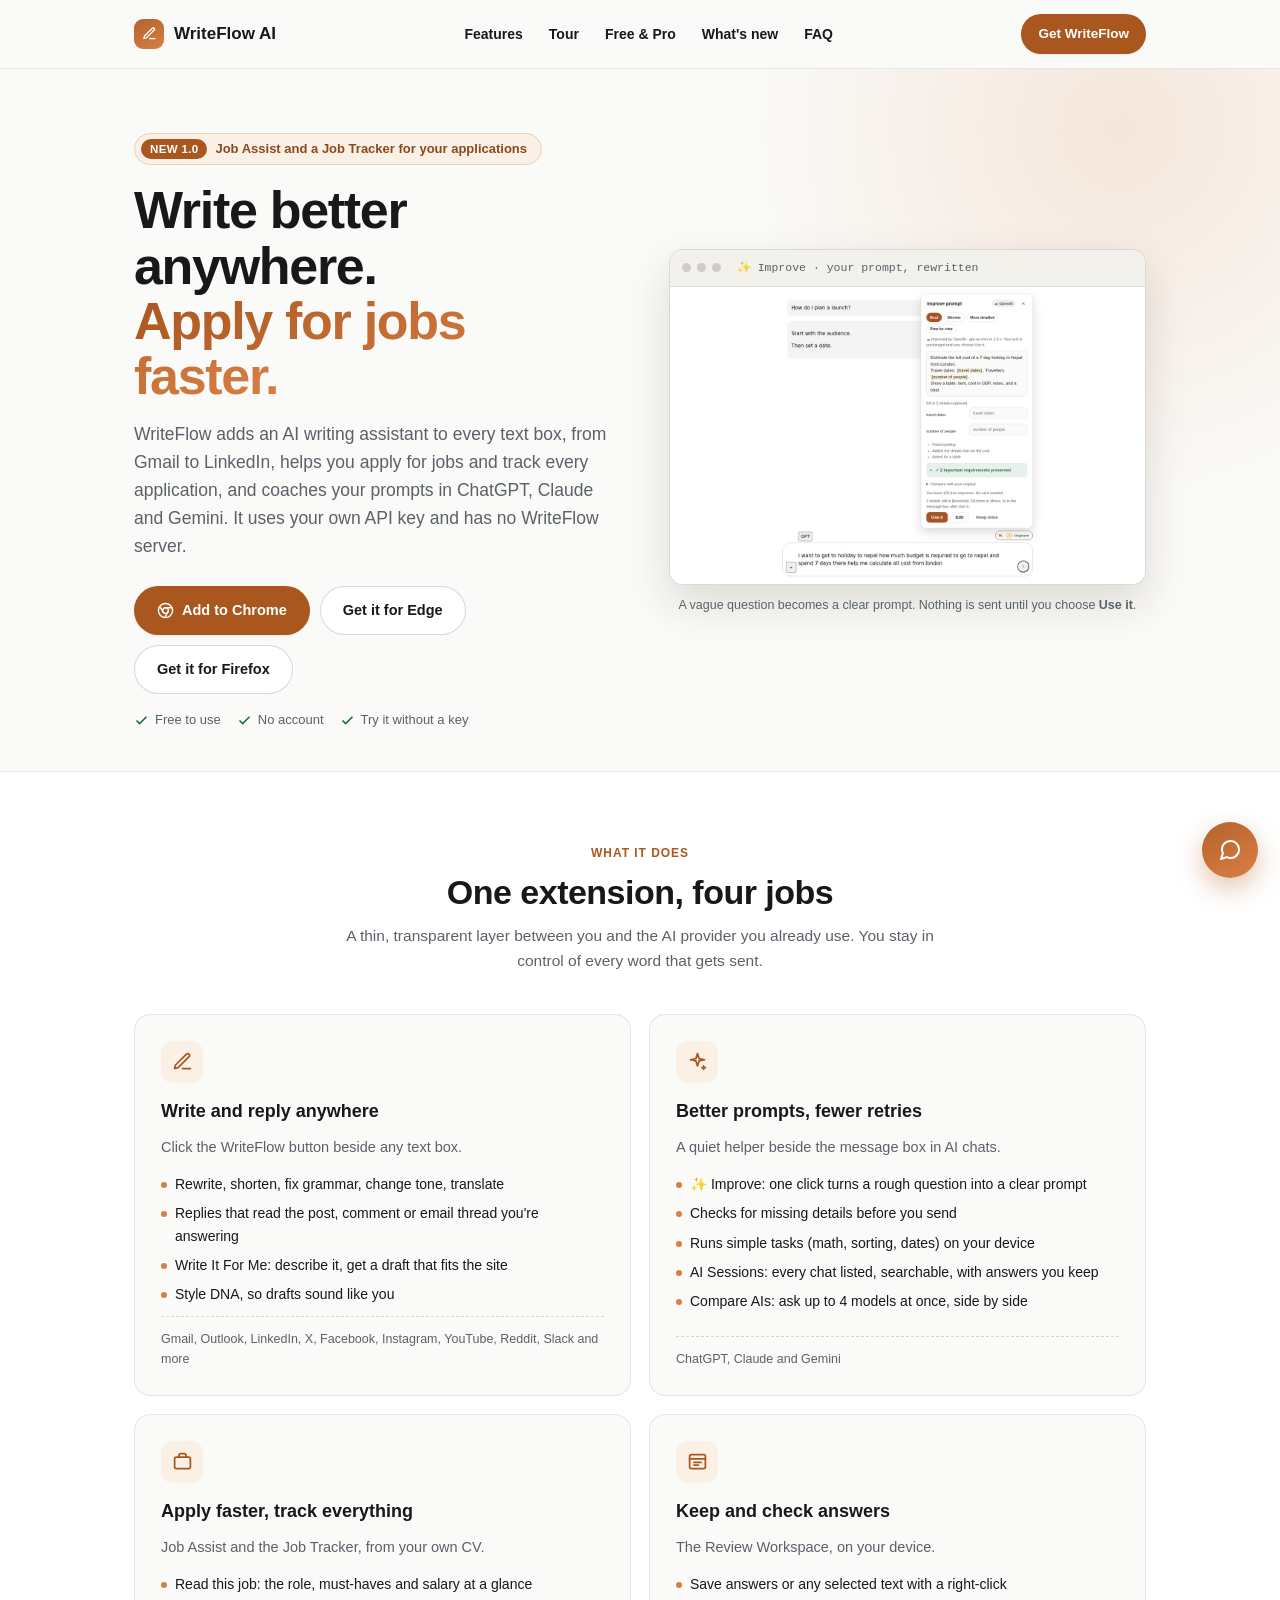
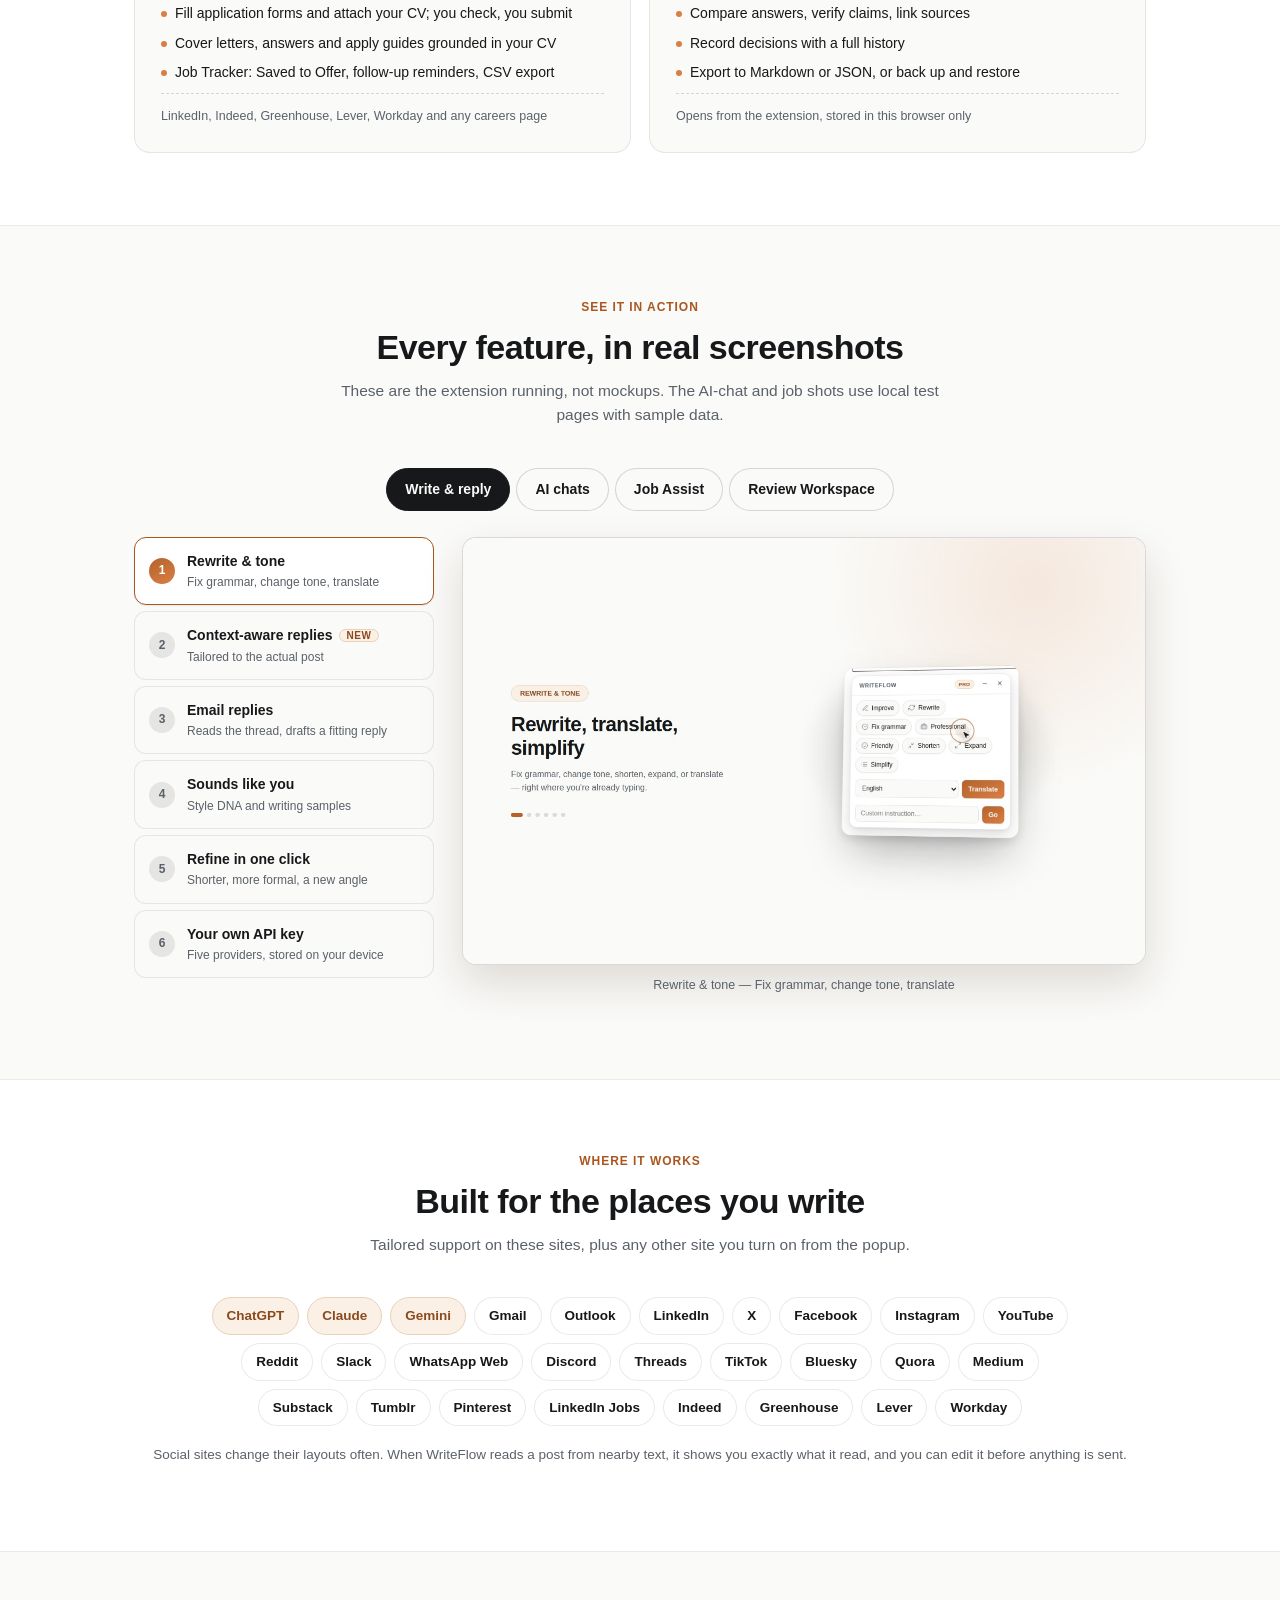
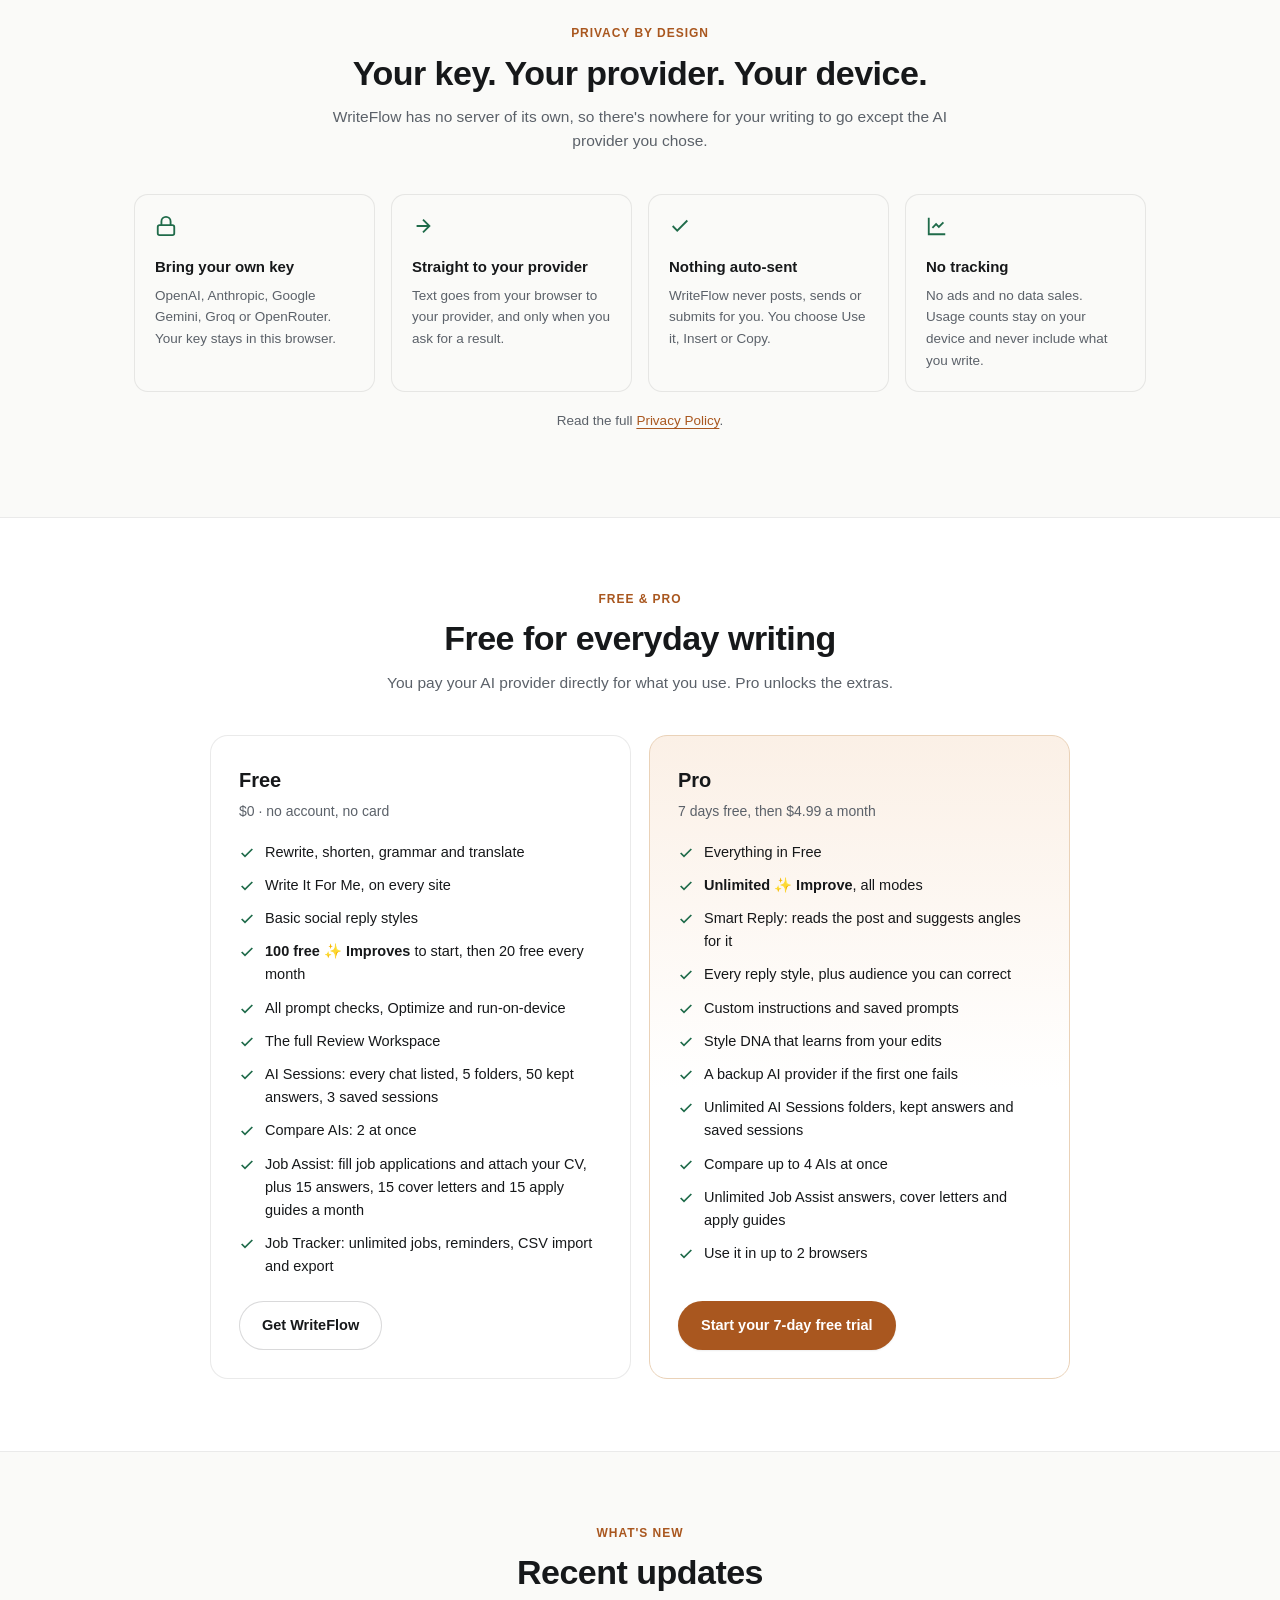
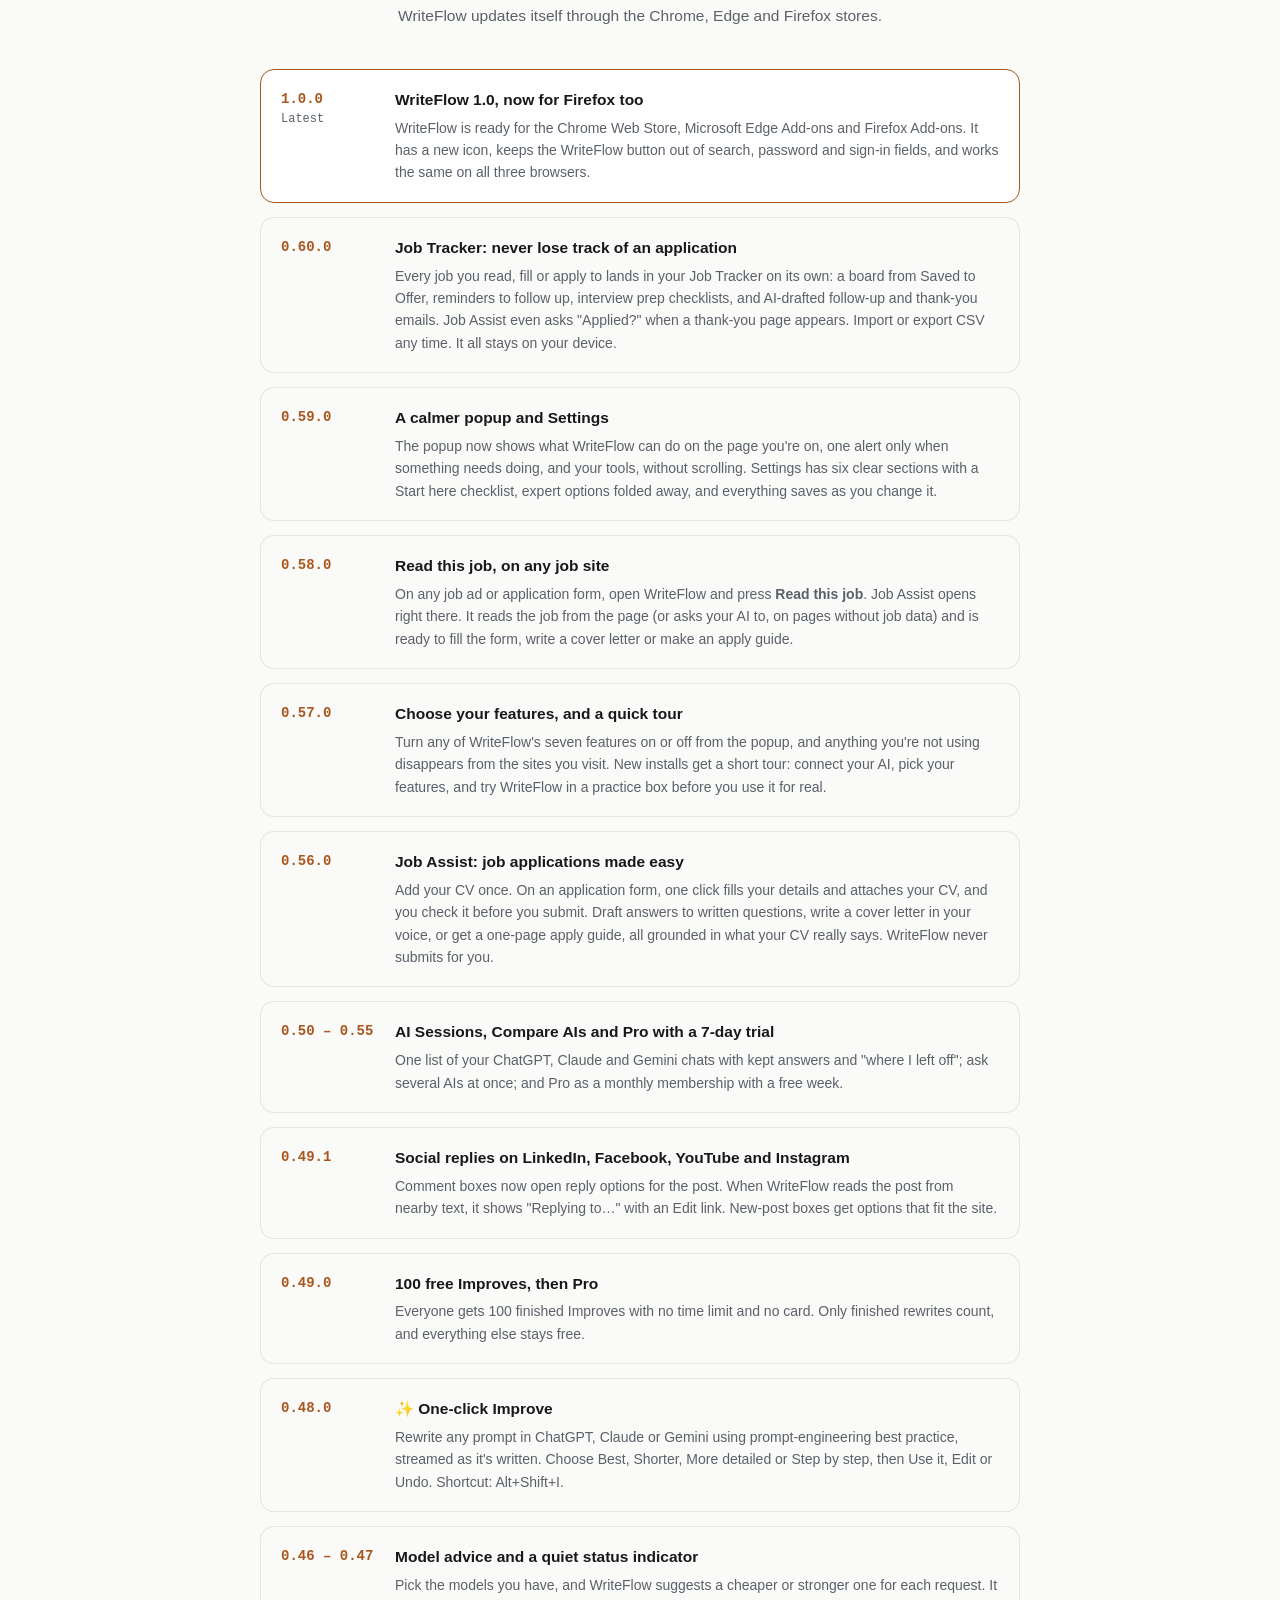
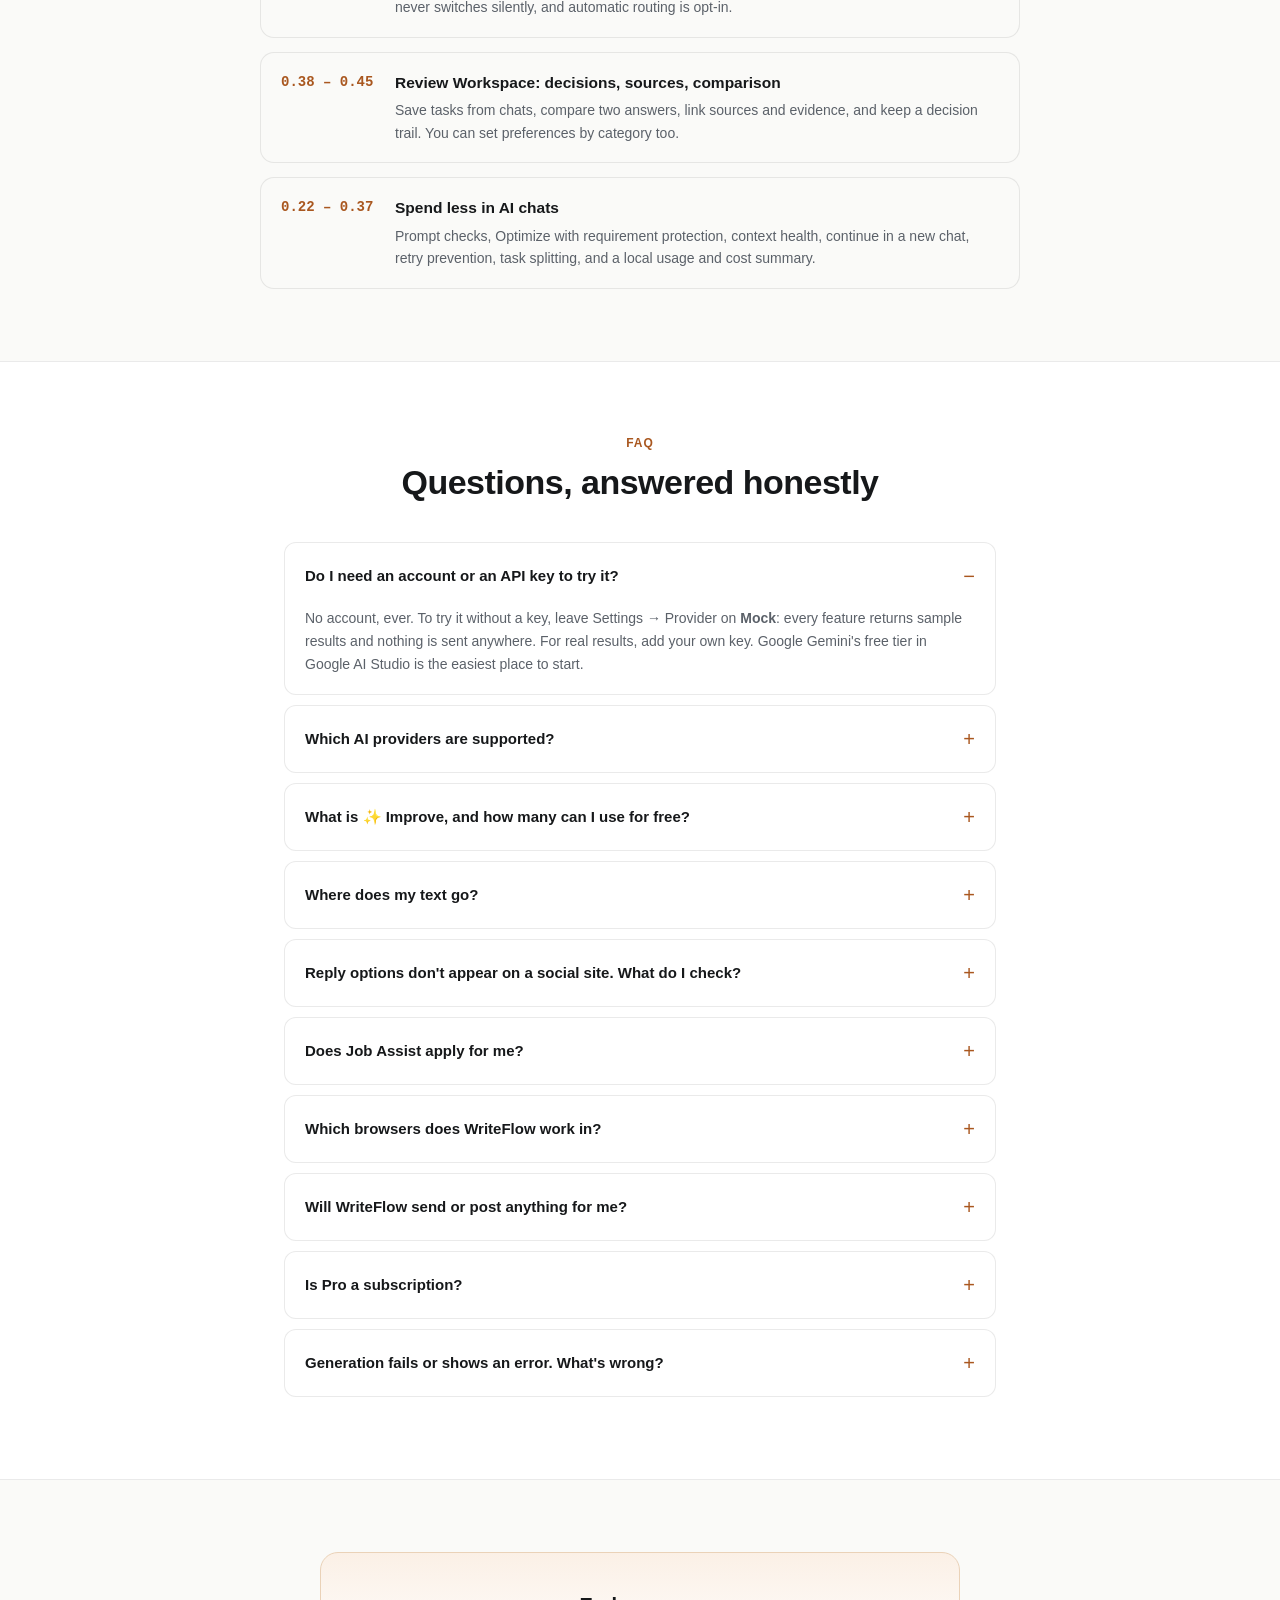
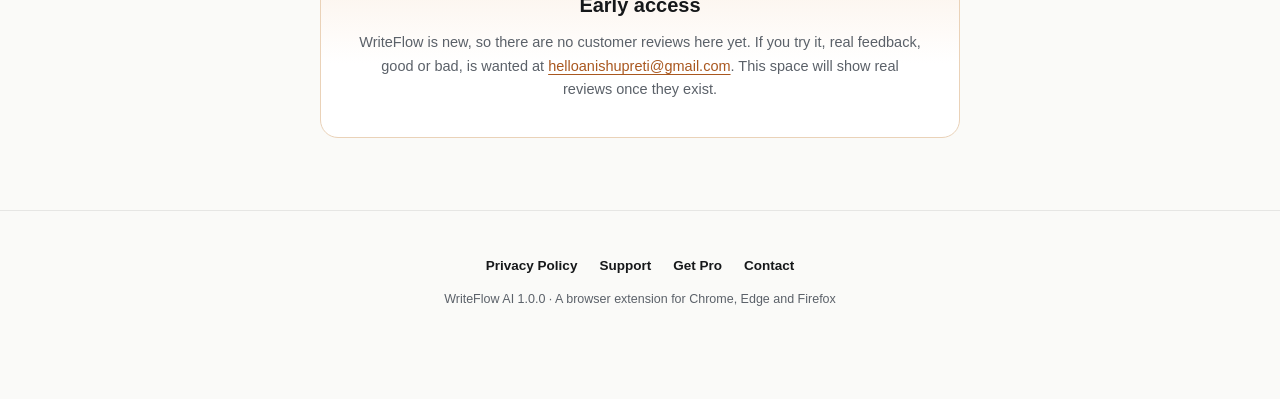
==== commit c541c80a: "Add files via upload" ====
--- a/index.html
+++ b/index.html
@@ -3,10 +3,10 @@
 <head>
 <meta charset="utf-8" />
 <meta name="viewport" content="width=device-width, initial-scale=1, viewport-fit=cover" />
-<title>WriteFlow AI — Write better anywhere. Prompt better in AI chats.</title>
-<meta name="description" content="WriteFlow AI adds an AI writing assistant to every text box and a prompt coach to ChatGPT, Claude and Gemini. Bring your own OpenAI, Anthropic, Gemini, Groq or OpenRouter key. No WriteFlow server." />
+<title>WriteFlow AI — Write, reply and apply with your own AI</title>
+<meta name="description" content="WriteFlow AI adds an AI writing assistant to every text box, Job Assist and a Job Tracker for your applications, and a prompt coach for ChatGPT, Claude and Gemini. Bring your own AI key. For Chrome, Edge and Firefox." />
 <meta property="og:title" content="WriteFlow AI" />
-<meta property="og:description" content="AI writing wherever you type, one-click prompt Improve for ChatGPT, Claude and Gemini. Your own API key, no WriteFlow server." />
+<meta property="og:description" content="AI writing wherever you type, job applications and a Job Tracker, and one-click prompt Improve. Your own API key, no WriteFlow server." />
 <meta property="og:image" content="feature-7-improve.jpg" />
 <meta name="theme-color" content="#FAFAF8" media="(prefers-color-scheme: light)" />
 <meta name="theme-color" content="#141517" media="(prefers-color-scheme: dark)" />
@@ -37,9 +37,9 @@
   <div class="glow" aria-hidden="true"></div>
   <div class="wrap hero-grid">
     <div>
-      <a class="pill" href="#whats-new"><b>NEW 0.49.1</b> Replies on LinkedIn, Facebook, YouTube &amp; Instagram</a>
-      <h1>Write better anywhere.<br /><span class="accent">Prompt better in AI chats.</span></h1>
-      <p class="hero-sub">WriteFlow adds an AI writing assistant to every text box, from Gmail to LinkedIn, and a one-click prompt coach to ChatGPT, Claude and Gemini. It uses your own API key and has no WriteFlow server.</p>
+      <a class="pill" href="#whats-new"><b>NEW 1.0</b> Job Assist and a Job Tracker for your applications</a>
+      <h1>Write better anywhere.<br /><span class="accent">Apply for jobs faster.</span></h1>
+      <p class="hero-sub">WriteFlow adds an AI writing assistant to every text box, from Gmail to LinkedIn, helps you apply for jobs and track every application, and coaches your prompts in ChatGPT, Claude and Gemini. It uses your own API key and has no WriteFlow server.</p>
       <div class="hero-ctas" id="install">
         <!-- Paste your Chrome Web Store listing URL into href below -->
         <a class="btn btn-primary" id="chrome-link" href="https://github.com/Anishupreti/WriteFlow-AI" target="_blank" rel="noopener">
@@ -48,6 +48,8 @@
         </a>
         <!-- Paste your Microsoft Edge Add-ons listing URL into href below -->
         <a class="btn btn-ghost" id="edge-link" href="https://github.com/Anishupreti/WriteFlow-AI" target="_blank" rel="noopener">Get it for Edge</a>
+        <!-- Paste your Firefox Add-ons (AMO) listing URL into href below -->
+        <a class="btn btn-ghost" id="firefox-link" href="https://github.com/Anishupreti/WriteFlow-AI" target="_blank" rel="noopener">Get it for Firefox</a>
       </div>
       <div class="hero-note">
         <span><svg width="15" height="15" viewBox="0 0 24 24" fill="none" stroke="currentColor" stroke-width="2.6" aria-hidden="true"><path d="M20 6 9 17l-5-5"/></svg>Free to use</span>
@@ -69,14 +71,14 @@
   <div class="wrap">
     <div class="section-head">
       <div class="eyebrow">What it does</div>
-      <h2>One extension, three jobs</h2>
+      <h2>One extension, four jobs</h2>
       <p class="section-sub">A thin, transparent layer between you and the AI provider you already use. You stay in control of every word that gets sent.</p>
     </div>
     <div class="pillars">
       <article class="pillar">
         <div class="pillar-icon" aria-hidden="true"><svg width="21" height="21" viewBox="0 0 24 24" fill="none" stroke="currentColor" stroke-width="2" stroke-linecap="round" stroke-linejoin="round"><path d="M12 20h9"/><path d="M16.5 3.5a2.121 2.121 0 0 1 3 3L7 19l-4 1 1-4Z"/></svg></div>
         <h3>Write and reply anywhere</h3>
-        <p>Click the W beside any text box.</p>
+        <p>Click the WriteFlow button beside any text box.</p>
         <ul>
           <li>Rewrite, shorten, fix grammar, change tone, translate</li>
           <li>Replies that read the post, comment or email thread you're answering</li>
@@ -93,9 +95,22 @@
           <li>✨ Improve: one click turns a rough question into a clear prompt</li>
           <li>Checks for missing details before you send</li>
           <li>Runs simple tasks (math, sorting, dates) on your device</li>
-          <li>Suggests a cheaper or stronger model from the ones you enabled</li>
+          <li>AI Sessions: every chat listed, searchable, with answers you keep</li>
+          <li>Compare AIs: ask up to 4 models at once, side by side</li>
         </ul>
         <div class="where">ChatGPT, Claude and Gemini</div>
+      </article>
+      <article class="pillar">
+        <div class="pillar-icon" aria-hidden="true"><svg width="21" height="21" viewBox="0 0 24 24" fill="none" stroke="currentColor" stroke-width="2" stroke-linecap="round" stroke-linejoin="round"><rect x="3" y="7" width="18" height="13" rx="2"/><path d="M8 7V5a2 2 0 0 1 2-2h4a2 2 0 0 1 2 2v2"/></svg></div>
+        <h3>Apply faster, track everything</h3>
+        <p>Job Assist and the Job Tracker, from your own CV.</p>
+        <ul>
+          <li>Read this job: the role, must-haves and salary at a glance</li>
+          <li>Fill application forms and attach your CV; you check, you submit</li>
+          <li>Cover letters, answers and apply guides grounded in your CV</li>
+          <li>Job Tracker: Saved to Offer, follow-up reminders, CSV export</li>
+        </ul>
+        <div class="where">LinkedIn, Indeed, Greenhouse, Lever, Workday and any careers page</div>
       </article>
       <article class="pillar">
         <div class="pillar-icon" aria-hidden="true"><svg width="21" height="21" viewBox="0 0 24 24" fill="none" stroke="currentColor" stroke-width="2" stroke-linecap="round" stroke-linejoin="round"><rect x="3" y="4" width="18" height="16" rx="2"/><path d="M3 9h18M8 13h8M8 16h5"/></svg></div>
@@ -118,11 +133,12 @@
     <div class="section-head">
       <div class="eyebrow">See it in action</div>
       <h2>Every feature, in real screenshots</h2>
-      <p class="section-sub">These are the extension running, not mockups. The AI-chat shots use a local test chat page.</p>
+      <p class="section-sub">These are the extension running, not mockups. The AI-chat and job shots use local test pages with sample data.</p>
     </div>
     <div class="groups" role="group" aria-label="Choose a feature group">
       <button class="group-btn" type="button" data-group="write" aria-pressed="true">Write &amp; reply</button>
       <button class="group-btn" type="button" data-group="prompt" aria-pressed="false">AI chats</button>
+      <button class="group-btn" type="button" data-group="jobs" aria-pressed="false">Job Assist</button>
       <button class="group-btn" type="button" data-group="review" aria-pressed="false">Review Workspace</button>
     </div>
     <div class="showcase">
@@ -149,6 +165,7 @@
       <span class="site">Slack</span><span class="site">WhatsApp Web</span><span class="site">Discord</span><span class="site">Threads</span>
       <span class="site">TikTok</span><span class="site">Bluesky</span><span class="site">Quora</span><span class="site">Medium</span>
       <span class="site">Substack</span><span class="site">Tumblr</span><span class="site">Pinterest</span>
+      <span class="site">LinkedIn Jobs</span><span class="site">Indeed</span><span class="site">Greenhouse</span><span class="site">Lever</span><span class="site">Workday</span>
     </div>
     <p class="sites-note">Social sites change their layouts often. When WriteFlow reads a post from nearby text, it shows you exactly what it read, and you can edit it before anything is sent.</p>
   </div>
@@ -186,15 +203,19 @@
           <li><svg width="16" height="16" viewBox="0 0 24 24" fill="none" stroke="currentColor" stroke-width="2.6" aria-hidden="true"><path d="M20 6 9 17l-5-5"/></svg><span>Rewrite, shorten, grammar and translate</span></li>
           <li><svg width="16" height="16" viewBox="0 0 24 24" fill="none" stroke="currentColor" stroke-width="2.6" aria-hidden="true"><path d="M20 6 9 17l-5-5"/></svg><span>Write It For Me, on every site</span></li>
           <li><svg width="16" height="16" viewBox="0 0 24 24" fill="none" stroke="currentColor" stroke-width="2.6" aria-hidden="true"><path d="M20 6 9 17l-5-5"/></svg><span>Basic social reply styles</span></li>
-          <li><svg width="16" height="16" viewBox="0 0 24 24" fill="none" stroke="currentColor" stroke-width="2.6" aria-hidden="true"><path d="M20 6 9 17l-5-5"/></svg><span><b>100 free ✨ Improves</b>, no time limit</span></li>
+          <li><svg width="16" height="16" viewBox="0 0 24 24" fill="none" stroke="currentColor" stroke-width="2.6" aria-hidden="true"><path d="M20 6 9 17l-5-5"/></svg><span><b>100 free ✨ Improves</b> to start, then 20 free every month</span></li>
           <li><svg width="16" height="16" viewBox="0 0 24 24" fill="none" stroke="currentColor" stroke-width="2.6" aria-hidden="true"><path d="M20 6 9 17l-5-5"/></svg><span>All prompt checks, Optimize and run-on-device</span></li>
           <li><svg width="16" height="16" viewBox="0 0 24 24" fill="none" stroke="currentColor" stroke-width="2.6" aria-hidden="true"><path d="M20 6 9 17l-5-5"/></svg><span>The full Review Workspace</span></li>
+          <li><svg width="16" height="16" viewBox="0 0 24 24" fill="none" stroke="currentColor" stroke-width="2.6" aria-hidden="true"><path d="M20 6 9 17l-5-5"/></svg><span>AI Sessions: every chat listed, 5 folders, 50 kept answers, 3 saved sessions</span></li>
+          <li><svg width="16" height="16" viewBox="0 0 24 24" fill="none" stroke="currentColor" stroke-width="2.6" aria-hidden="true"><path d="M20 6 9 17l-5-5"/></svg><span>Compare AIs: 2 at once</span></li>
+          <li><svg width="16" height="16" viewBox="0 0 24 24" fill="none" stroke="currentColor" stroke-width="2.6" aria-hidden="true"><path d="M20 6 9 17l-5-5"/></svg><span>Job Assist: fill job applications and attach your CV, plus 15 answers, 15 cover letters and 15 apply guides a month</span></li>
+          <li><svg width="16" height="16" viewBox="0 0 24 24" fill="none" stroke="currentColor" stroke-width="2.6" aria-hidden="true"><path d="M20 6 9 17l-5-5"/></svg><span>Job Tracker: unlimited jobs, reminders, CSV import and export</span></li>
         </ul>
         <a class="btn btn-ghost" href="#install">Get WriteFlow</a>
       </div>
       <div class="plan pro">
         <h3>Pro</h3>
-        <div class="price">One Gumroad licence key</div>
+        <div class="price">7 days free, then $4.99 a month</div>
         <ul>
           <li><svg width="16" height="16" viewBox="0 0 24 24" fill="none" stroke="currentColor" stroke-width="2.6" aria-hidden="true"><path d="M20 6 9 17l-5-5"/></svg><span>Everything in Free</span></li>
           <li><svg width="16" height="16" viewBox="0 0 24 24" fill="none" stroke="currentColor" stroke-width="2.6" aria-hidden="true"><path d="M20 6 9 17l-5-5"/></svg><span><b>Unlimited ✨ Improve</b>, all modes</span></li>
@@ -203,8 +224,12 @@
           <li><svg width="16" height="16" viewBox="0 0 24 24" fill="none" stroke="currentColor" stroke-width="2.6" aria-hidden="true"><path d="M20 6 9 17l-5-5"/></svg><span>Custom instructions and saved prompts</span></li>
           <li><svg width="16" height="16" viewBox="0 0 24 24" fill="none" stroke="currentColor" stroke-width="2.6" aria-hidden="true"><path d="M20 6 9 17l-5-5"/></svg><span>Style DNA that learns from your edits</span></li>
           <li><svg width="16" height="16" viewBox="0 0 24 24" fill="none" stroke="currentColor" stroke-width="2.6" aria-hidden="true"><path d="M20 6 9 17l-5-5"/></svg><span>A backup AI provider if the first one fails</span></li>
-        </ul>
-        <a class="btn btn-primary" href="https://anishup.gumroad.com/l/writeflow-ai" target="_blank" rel="noopener">Get Pro on Gumroad</a>
+          <li><svg width="16" height="16" viewBox="0 0 24 24" fill="none" stroke="currentColor" stroke-width="2.6" aria-hidden="true"><path d="M20 6 9 17l-5-5"/></svg><span>Unlimited AI Sessions folders, kept answers and saved sessions</span></li>
+          <li><svg width="16" height="16" viewBox="0 0 24 24" fill="none" stroke="currentColor" stroke-width="2.6" aria-hidden="true"><path d="M20 6 9 17l-5-5"/></svg><span>Compare up to 4 AIs at once</span></li>
+          <li><svg width="16" height="16" viewBox="0 0 24 24" fill="none" stroke="currentColor" stroke-width="2.6" aria-hidden="true"><path d="M20 6 9 17l-5-5"/></svg><span>Unlimited Job Assist answers, cover letters and apply guides</span></li>
+          <li><svg width="16" height="16" viewBox="0 0 24 24" fill="none" stroke="currentColor" stroke-width="2.6" aria-hidden="true"><path d="M20 6 9 17l-5-5"/></svg><span>Use it in up to 2 browsers</span></li>
+        </ul>
+        <a class="btn btn-primary" href="https://anishup.gumroad.com/l/writeflow-pro" target="_blank" rel="noopener">Start your 7-day free trial</a>
       </div>
     </div>
   </div>
@@ -215,11 +240,39 @@
     <div class="section-head">
       <div class="eyebrow">What's new</div>
       <h2>Recent updates</h2>
-      <p class="section-sub">WriteFlow updates itself through the Chrome and Edge stores.</p>
+      <p class="section-sub">WriteFlow updates itself through the Chrome, Edge and Firefox stores.</p>
     </div>
     <div class="timeline">
       <article class="release latest">
-        <div class="ver">0.49.1<small>Latest</small></div>
+        <div class="ver">1.0.0<small>Latest</small></div>
+        <div><h3>WriteFlow 1.0, now for Firefox too</h3><p>WriteFlow is ready for the Chrome Web Store, Microsoft Edge Add-ons and Firefox Add-ons. It has a new icon, keeps the WriteFlow button out of search, password and sign-in fields, and works the same on all three browsers.</p></div>
+      </article>
+      <article class="release">
+        <div class="ver">0.60.0</div>
+        <div><h3>Job Tracker: never lose track of an application</h3><p>Every job you read, fill or apply to lands in your Job Tracker on its own: a board from Saved to Offer, reminders to follow up, interview prep checklists, and AI-drafted follow-up and thank-you emails. Job Assist even asks "Applied?" when a thank-you page appears. Import or export CSV any time. It all stays on your device.</p></div>
+      </article>
+      <article class="release">
+        <div class="ver">0.59.0</div>
+        <div><h3>A calmer popup and Settings</h3><p>The popup now shows what WriteFlow can do on the page you're on, one alert only when something needs doing, and your tools, without scrolling. Settings has six clear sections with a Start here checklist, expert options folded away, and everything saves as you change it.</p></div>
+      </article>
+      <article class="release">
+        <div class="ver">0.58.0</div>
+        <div><h3>Read this job, on any job site</h3><p>On any job ad or application form, open WriteFlow and press <b>Read this job</b>. Job Assist opens right there. It reads the job from the page (or asks your AI to, on pages without job data) and is ready to fill the form, write a cover letter or make an apply guide.</p></div>
+      </article>
+      <article class="release">
+        <div class="ver">0.57.0</div>
+        <div><h3>Choose your features, and a quick tour</h3><p>Turn any of WriteFlow's seven features on or off from the popup, and anything you're not using disappears from the sites you visit. New installs get a short tour: connect your AI, pick your features, and try WriteFlow in a practice box before you use it for real.</p></div>
+      </article>
+      <article class="release">
+        <div class="ver">0.56.0</div>
+        <div><h3>Job Assist: job applications made easy</h3><p>Add your CV once. On an application form, one click fills your details and attaches your CV, and you check it before you submit. Draft answers to written questions, write a cover letter in your voice, or get a one-page apply guide, all grounded in what your CV really says. WriteFlow never submits for you.</p></div>
+      </article>
+      <article class="release">
+        <div class="ver">0.50 – 0.55</div>
+        <div><h3>AI Sessions, Compare AIs and Pro with a 7-day trial</h3><p>One list of your ChatGPT, Claude and Gemini chats with kept answers and "where I left off"; ask several AIs at once; and Pro as a monthly membership with a free week.</p></div>
+      </article>
+      <article class="release">
+        <div class="ver">0.49.1</div>
         <div><h3>Social replies on LinkedIn, Facebook, YouTube and Instagram</h3><p>Comment boxes now open reply options for the post. When WriteFlow reads the post from nearby text, it shows "Replying to…" with an Edit link. New-post boxes get options that fit the site.</p></div>
       </article>
       <article class="release">
@@ -262,7 +315,7 @@
     </details>
     <details>
       <summary>What is ✨ Improve, and how many can I use for free?</summary>
-      <p>In ChatGPT, Claude or Gemini, type a prompt of six or more words and click <b>✨ Improve</b> beside the message box, or press Alt+Shift+I. Your AI provider rewrites it into a clearer prompt, and you choose whether to use it. You get 100 free Improves with no time limit. Errors and cancelled ones don't count. After 100, Improve is part of Pro, and every other feature stays free.</p>
+      <p>In ChatGPT, Claude or Gemini, type a prompt of six or more words and click <b>✨ Improve</b> beside the message box, or press Alt+Shift+I. Your AI provider rewrites it into a clearer prompt, and you choose whether to use it. You get 100 free Improves to start, then 20 free every month. Errors and cancelled ones don't count. Pro makes Improve unlimited, and every other feature stays free.</p>
     </details>
     <details>
       <summary>Where does my text go?</summary>
@@ -271,19 +324,27 @@
     <details>
       <summary>Reply options don't appear on a social site. What do I check?</summary>
       <ul>
-        <li>Click inside the comment box first, then click the W button.</li>
+        <li>Click inside the comment box first, then click the WriteFlow button.</li>
         <li>If WriteFlow can't read the post, the reply panel asks you to paste it. Your reply is still tailored.</li>
         <li>Check that the site isn't turned off in the popup or in Settings → Disabled Sites.</li>
         <li>Still wrong? Email the site and what you clicked, and the layout will be fixed.</li>
       </ul>
     </details>
     <details>
+      <summary>Does Job Assist apply for me?</summary>
+      <p>No. It reads the job, fills the form fields you choose and attaches your CV, and it can draft answers and a cover letter. You check everything and press the site's own submit button yourself. Your CV and profile stay in your browser, and your name and contact details are never sent to the AI.</p>
+    </details>
+    <details>
+      <summary>Which browsers does WriteFlow work in?</summary>
+      <p>Chrome, Microsoft Edge and Firefox on desktop. Your settings and data stay in the browser you use; nothing is synced between browsers except the free-Improve counter through your browser's own sync.</p>
+    </details>
+    <details>
       <summary>Will WriteFlow send or post anything for me?</summary>
       <p>Never. Every result waits for you to choose Use it, Insert, Replace or Copy. Prompts in AI chats are never sent for you.</p>
     </details>
     <details>
       <summary>Is Pro a subscription?</summary>
-      <p>Pro is unlocked with a licence key from Gumroad, and the Gumroad page shows the current price and terms. The key is checked with Gumroad at most once a week. If the check fails because you're offline, you keep Pro.</p>
+      <p>Yes. Pro is a Gumroad membership at $4.99 a month, and it starts with a 7-day free trial. Gumroad checks your card at signup but charges nothing until day 8, and WriteFlow reminds you 2 days before. You can cancel any time from your Gumroad library, and Pro stays on until the end of the period you paid for. Your price may include VAT or sales tax for your country. If you bought the original one-time Pro licence, it keeps working and you never need to subscribe.</p>
     </details>
     <details>
       <summary>Generation fails or shows an error. What's wrong?</summary>
@@ -307,10 +368,10 @@
     <div class="foot-links">
       <a href="privacy-policy.html">Privacy Policy</a>
       <a href="support.html">Support</a>
-      <a href="https://anishup.gumroad.com/l/writeflow-ai" target="_blank" rel="noopener">Get Pro</a>
+      <a href="https://anishup.gumroad.com/l/writeflow-pro" target="_blank" rel="noopener">Get Pro</a>
       <a href="mailto:helloanishupreti@gmail.com">Contact</a>
     </div>
-    <div class="copyright">WriteFlow AI 0.49.1 · A browser extension for Chrome and Edge</div>
+    <div class="copyright">WriteFlow AI 1.0.0 · A browser extension for Chrome, Edge and Firefox</div>
   </div>
 </footer>
 
@@ -345,6 +406,11 @@
       { img: "feature-8-checks.jpg", title: "Prompt checks", sub: "Spot problems before you send", alt: "WriteFlow listing three issues with a prompt before sending, with Optimize and Keep as is." },
       { img: "feature-9-local.jpg", title: "Run on your device", sub: "Simple tasks without an AI call", alt: "WriteFlow sorting a list on the device and noting one AI request avoided." },
       { img: "feature-10-models.jpg", title: "Model advice", sub: "Cheaper or stronger, never silent", alt: "Choose a model dialog recommending a lower-cost enabled model." }
+    ],
+    jobs: [
+      { img: "feature-12-job-read.jpg", title: "Read this job", sub: "The role, must-haves and salary at a glance", alt: "Job Assist beside a job ad, showing the job title, company and the key points it picked out.", isNew: true },
+      { img: "feature-13-cover-letter.jpg", title: "Cover letters", sub: "Drafted from the job and your CV", alt: "Job Assist drafting a cover letter for the job on the page.", isNew: true },
+      { img: "feature-14-tracker.jpg", title: "Job Tracker", sub: "Every application, Saved to Offer", alt: "The Job Tracker board with jobs in Saved, Applied, Screening, Interview and Offer, and a Needs you today list.", isNew: true }
     ],
     review: [
       { img: "feature-11-workspace.jpg", title: "Review Workspace", sub: "Questions, evidence and decisions together", alt: "The Review Workspace with open, pending and closed items for a supplier review." }
--- a/site.css
+++ b/site.css
@@ -93,7 +93,7 @@
 .section-sub { color: var(--muted); font-size: 15.5px; margin: 0; }
 
 /* Three pillars */
-.pillars { display: grid; grid-template-columns: repeat(3, 1fr); gap: 18px; }
+.pillars { display: grid; grid-template-columns: repeat(2, 1fr); gap: 18px; }
 @media (max-width: 860px) { .pillars { grid-template-columns: 1fr; } }
 .pillar { background: var(--surface); border: 1px solid var(--border); border-radius: 16px; padding: 26px; display: flex; flex-direction: column; gap: 10px; }
 section.alt .pillar { background: var(--bg); }
